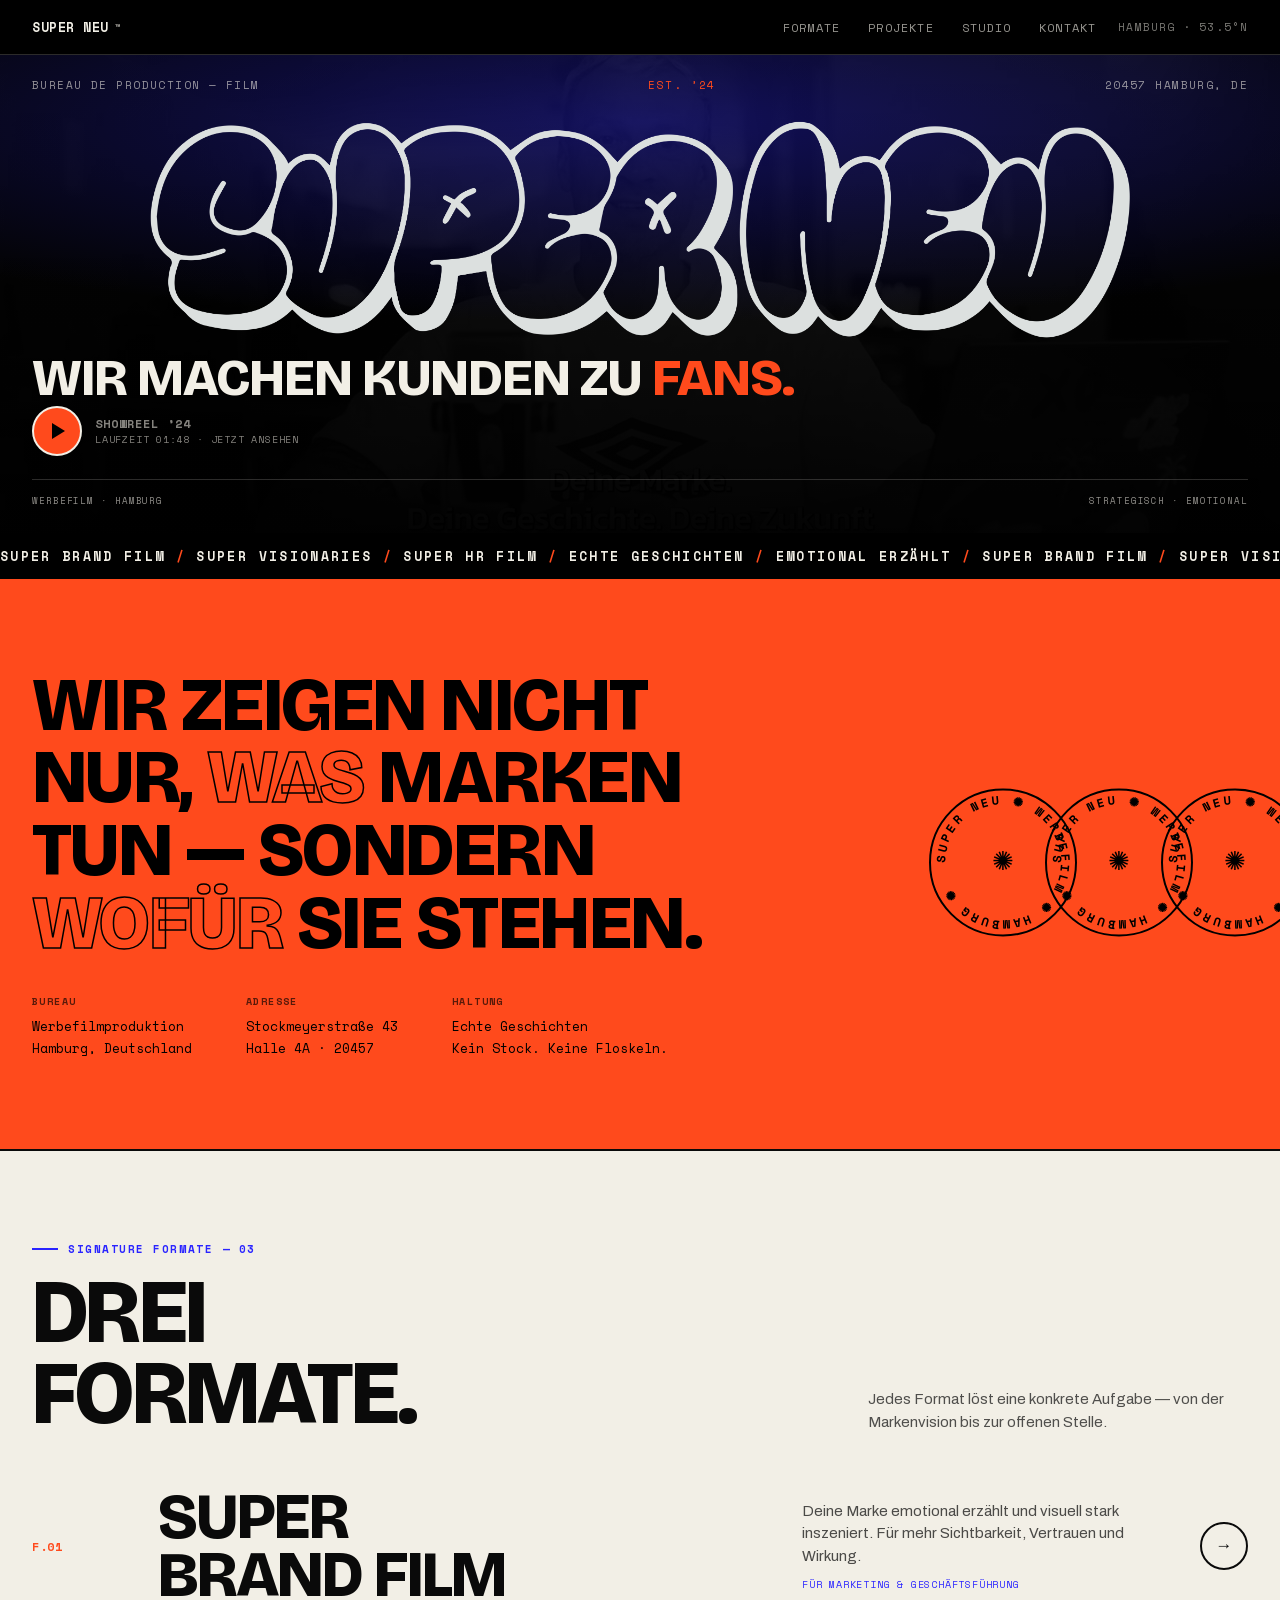
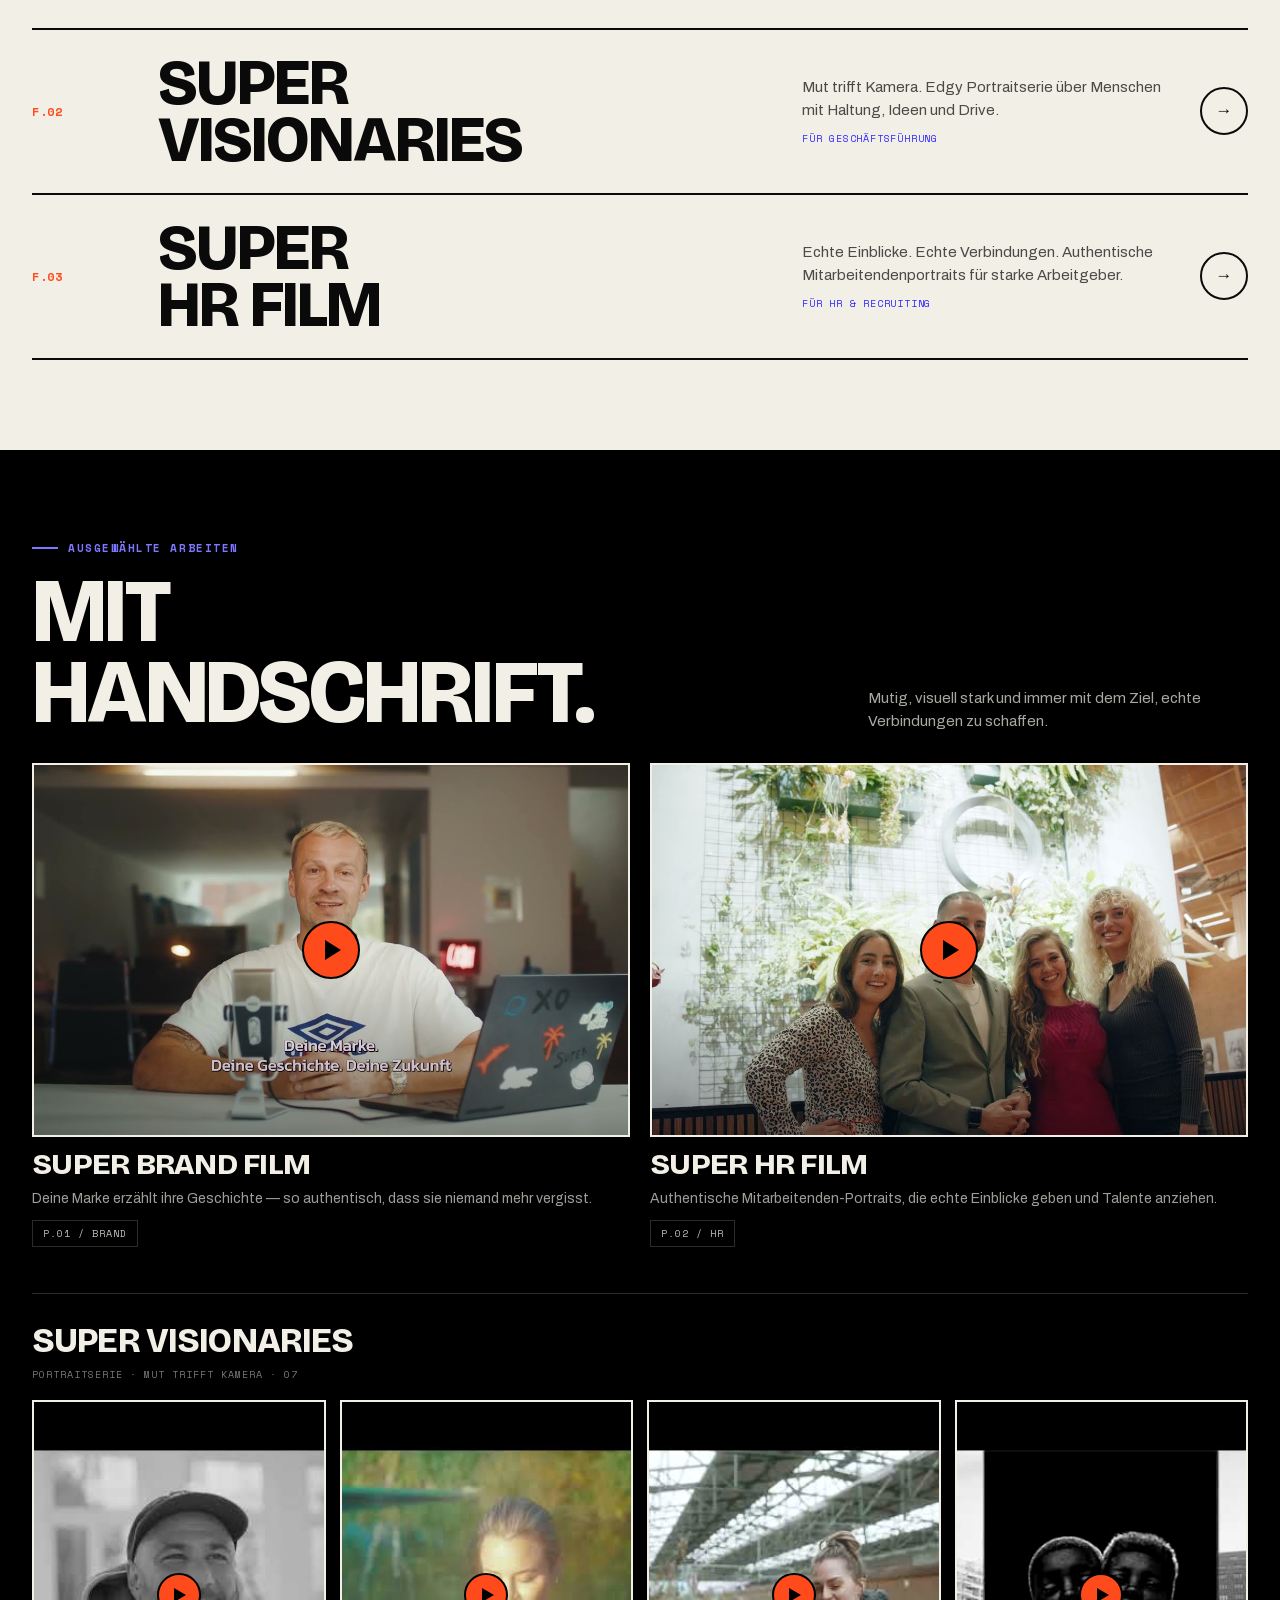
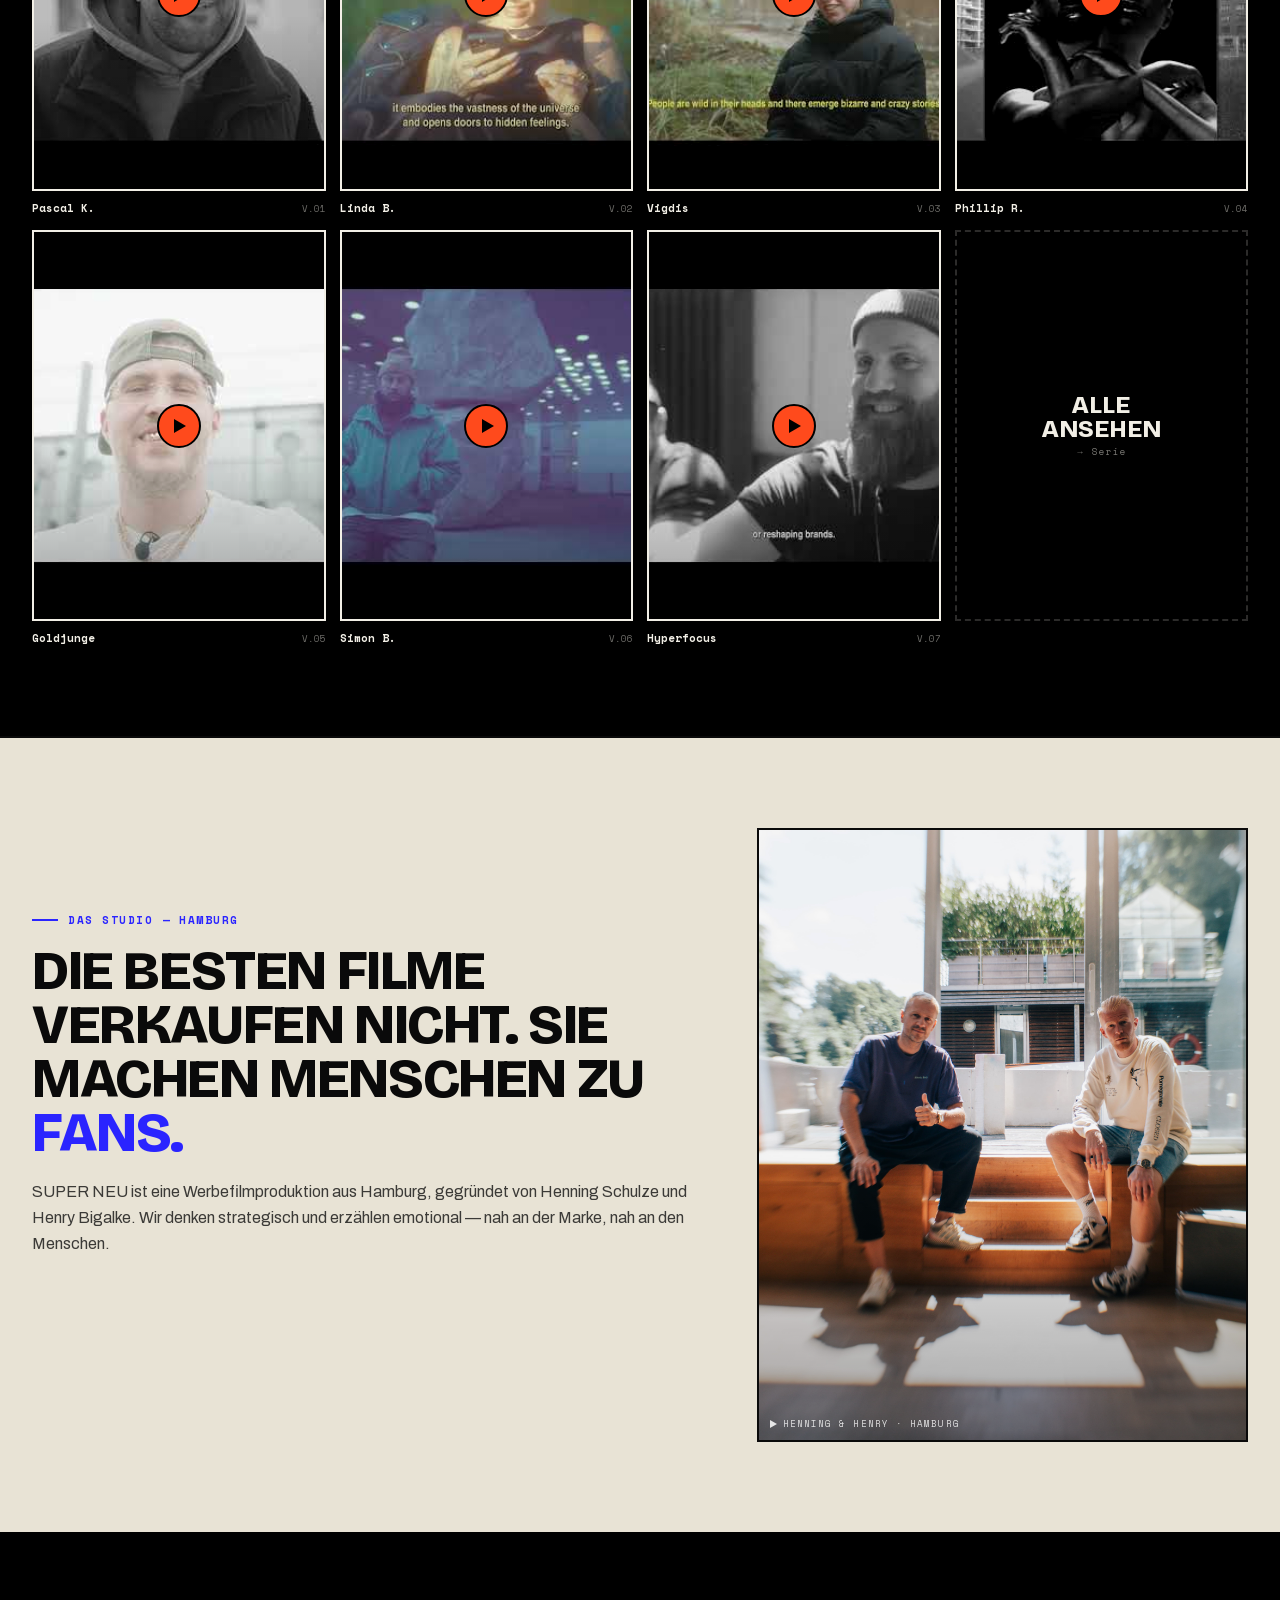
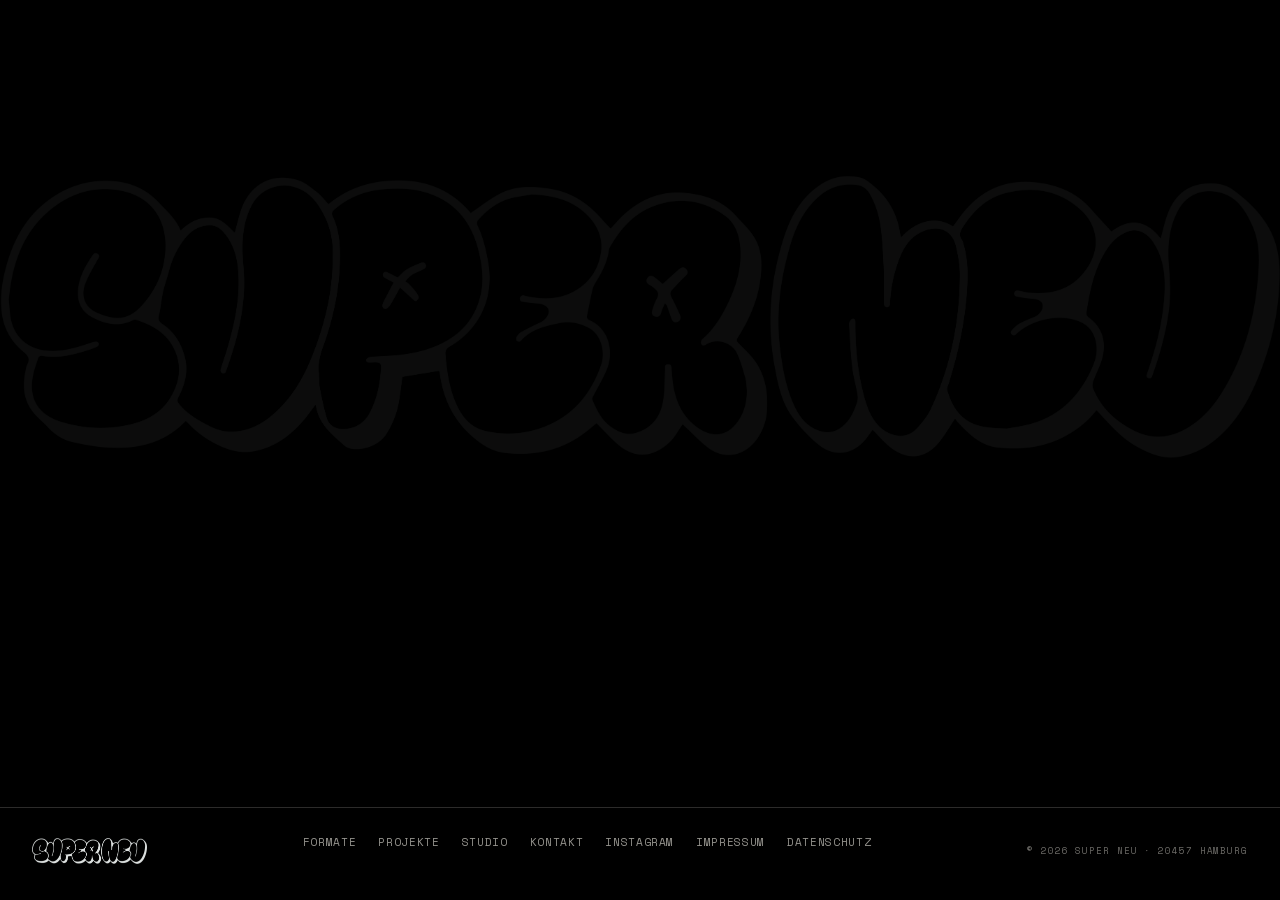
==== index.html @ 9c5e022c "Initial commit: SUPER NEU static site + SEO - Werbefilm-Bureau Website (index, impressum, datenschut" ====
<!DOCTYPE html>
<html lang="de">
<head>
<meta charset="UTF-8">
<meta name="viewport" content="width=device-width, initial-scale=1.0, viewport-fit=cover">
<title>SUPER NEU · Bureau · Mobile</title>
<meta name="description" content="SUPER NEU – Bureau de Production für Werbefilm in Hamburg. Strategisch und emotional: Wir machen Kunden zu Fans.">
<link rel="canonical" href="https://www.superneu.co/">
<link rel="icon" type="image/svg+xml" href="favicon.svg">
<!-- Open Graph -->
<meta property="og:type" content="website">
<meta property="og:site_name" content="SUPER NEU">
<meta property="og:locale" content="de_DE">
<meta property="og:url" content="https://www.superneu.co/">
<meta property="og:title" content="SUPER NEU · Bureau de Production · Werbefilm Hamburg">
<meta property="og:description" content="SUPER NEU – Bureau de Production für Werbefilm in Hamburg. Strategisch und emotional: Wir machen Kunden zu Fans.">
<meta property="og:image" content="https://www.superneu.co/assets/henning-henry-01.jpg">
<meta property="og:image:width" content="6720">
<meta property="og:image:height" content="4480">
<meta property="og:image:alt" content="SUPER NEU – Werbefilmproduktion Hamburg">
<!-- Twitter Card -->
<meta name="twitter:card" content="summary_large_image">
<meta name="twitter:title" content="SUPER NEU · Bureau de Production · Werbefilm Hamburg">
<meta name="twitter:description" content="SUPER NEU – Bureau de Production für Werbefilm in Hamburg. Strategisch und emotional: Wir machen Kunden zu Fans.">
<meta name="twitter:image" content="https://www.superneu.co/assets/henning-henry-01.jpg">
<link rel="stylesheet" href="fonts.css">
<style>
/* =========================================================
   MOBILE FIRST — base styles target ~390px phone.
   min-width media queries scale UP to tablet / desktop.
   ========================================================= */
:root{
  --ink:#0A0A0A; --black:#000; --paper:#F2EFE6; --paper-2:#E8E3D5;
  --signal:#2A24FF; --pop:#FF4A1C;
  --line:rgba(10,10,10,.16); --line-d:rgba(242,239,230,.18);
  --pad:20px; --bar:64px;
}
*{margin:0;padding:0;box-sizing:border-box}
html{scroll-behavior:smooth;-webkit-text-size-adjust:100%}
body{background:var(--paper);color:var(--ink);font-family:'Archivo',sans-serif;-webkit-font-smoothing:antialiased;overflow-x:hidden;
  padding-bottom:calc(var(--bar) + env(safe-area-inset-bottom,0px))}
img{display:block;max-width:100%}
.wrap{width:100%;max-width:1480px;margin:0 auto;padding:0 var(--pad)}
.mono{font-family:'Space Mono',monospace}
.tt{font-family:'Space Mono',monospace;font-size:10px;letter-spacing:.16em;text-transform:uppercase}

/* shots — natural footage, only a whisper of grade + bottom scrim for labels */
.shot{position:relative;overflow:hidden;background:#111;isolation:isolate}
.shot img{width:100%;height:100%;object-fit:cover;filter:contrast(1.03) saturate(1.02)}
.shot::after{content:"";position:absolute;inset:0;background:linear-gradient(to top,rgba(0,0,0,.34),transparent 44%);pointer-events:none;z-index:1}
.shot.bw img{filter:grayscale(1) contrast(1.05)}
.shot.bw::after,.shot.blue::after,.shot.orange::after{background:linear-gradient(to top,rgba(0,0,0,.34),transparent 44%)}
.shot .lbl{position:absolute;left:11px;bottom:10px;z-index:3;font-family:'Space Mono';font-size:9px;letter-spacing:.12em;text-transform:uppercase;color:rgba(255,255,255,.82);display:flex;align-items:center;gap:6px}
.shot .lbl::before{content:"";width:0;height:0;border-left:7px solid rgba(255,255,255,.85);border-top:4px solid transparent;border-bottom:4px solid transparent}
.play{position:absolute;left:50%;top:50%;transform:translate(-50%,-50%);z-index:4;width:58px;height:58px;border-radius:50%;background:var(--pop);border:2px solid var(--black);display:grid;place-items:center}
.play::after{content:"";width:0;height:0;border-left:16px solid var(--black);border-top:10px solid transparent;border-bottom:10px solid transparent;margin-left:4px}
.vid{cursor:pointer}

/* ---------- NAV ---------- */
.nav{position:sticky;top:0;z-index:60;background:var(--black);color:var(--paper);border-bottom:1px solid var(--line-d)}
.nav .wrap{display:flex;align-items:center;justify-content:space-between;height:54px}
.nav .lg{display:flex;align-items:center;gap:6px;font-family:'Space Mono';font-weight:700;font-size:13px;letter-spacing:.04em;text-decoration:none;color:var(--paper)}
.nav .lg sup{font-size:8px;opacity:.7}
.navlinks{display:none}
.nav .geo{display:none}
.burger{width:48px;height:48px;margin-right:-12px;display:flex;flex-direction:column;justify-content:center;align-items:flex-end;gap:5px;background:none;border:0;cursor:pointer}
.burger span{width:24px;height:2px;background:var(--paper)}
.burger span:nth-child(2){width:17px}

/* ---------- HERO ---------- */
.hero{background:var(--black);color:var(--paper);position:relative;overflow:hidden;padding:0 0 26px}
.hero .bg{position:absolute;inset:0;z-index:0}
.hero .bg img{width:100%;height:100%;object-fit:cover;filter:grayscale(1) contrast(1.1) brightness(.5);opacity:.3}
.hero .bg::after{content:"";position:absolute;inset:0;background:radial-gradient(130% 70% at 50% 14%,rgba(42,36,255,.34),transparent 60%),linear-gradient(180deg,rgba(0,0,0,.35),rgba(0,0,0,.9))}
.hero .wrap{position:relative;z-index:2}
.hero-top{display:flex;flex-direction:column;gap:5px;padding:18px 0 0;font-family:'Space Mono';font-size:10px;letter-spacing:.13em;text-transform:uppercase;color:rgba(242,239,230,.6)}
.hero-top span:nth-child(2){color:var(--pop)}
.heromark{display:flex;justify-content:center;padding:26px 0 14px}
.heromark img{width:90%;filter:invert(1)}
.hero-mid .tag{font-family:'Bricolage Grotesque';font-weight:800;text-transform:uppercase;letter-spacing:-.02em;font-size:30px;line-height:.92;text-align:center}
.hero-mid .tag em{font-style:normal;color:var(--pop)}
.hero-reel{display:flex;align-items:center;gap:13px;cursor:pointer;margin-top:24px;border:2px solid var(--line-d);padding:13px 16px;min-height:56px}
.hero-reel .rb{width:42px;height:42px;border-radius:50%;background:var(--pop);border:2px solid var(--paper);display:grid;place-items:center;flex-shrink:0}
.hero-reel .rb::after{content:"";width:0;height:0;border-left:13px solid var(--black);border-top:8px solid transparent;border-bottom:8px solid transparent;margin-left:3px}
.hero-reel b{font-family:'Space Mono';font-size:12px;letter-spacing:.08em;text-transform:uppercase;display:block}
.hero-reel span{font-family:'Space Mono';font-size:10px;letter-spacing:.08em;text-transform:uppercase;color:rgba(242,239,230,.55)}
.hero-bot{display:flex;justify-content:space-between;gap:12px;margin-top:20px;padding-top:14px;border-top:1px solid var(--line-d)}
.hero-bot span{font-family:'Space Mono';font-size:9px;letter-spacing:.1em;text-transform:uppercase;color:rgba(242,239,230,.6)}

/* slash band */
.slashband{background:var(--black);color:var(--paper);overflow:hidden;border-top:2px solid var(--black);border-bottom:2px solid var(--black)}
.slashband .row{display:flex;white-space:nowrap;padding:11px 0;width:max-content;animation:slide 26s linear infinite;font-family:'Space Mono';font-weight:700;font-size:13px;letter-spacing:.18em}
.slashband b{color:var(--pop)}
@keyframes slide{to{transform:translateX(-50%)}}
@media(prefers-reduced-motion:reduce){.slashband .row{animation:none}}

/* ---------- SECTION ---------- */
section{padding:60px 0}
.eyebrow{display:flex;align-items:center;gap:10px;font-family:'Space Mono';font-weight:700;font-size:11px;letter-spacing:.14em;text-transform:uppercase;color:var(--signal);margin-bottom:16px}
.eyebrow::before{content:"";width:26px;height:2px;background:var(--signal)}
.sechead{font-family:'Bricolage Grotesque';font-weight:800;text-transform:uppercase;line-height:.9;letter-spacing:-.03em;font-size:clamp(40px,11vw,108px)}
.sec-top{margin-bottom:30px}
.sec-top p{font-size:15px;line-height:1.55;color:rgba(10,10,10,.7);margin-top:18px}

/* MANIFESTO */
.manifesto{background:var(--pop);color:var(--black);position:relative;overflow:hidden;padding:62px 0}
.manifesto .stamps{position:absolute;right:-18px;top:18px;display:flex;z-index:1;pointer-events:none}
.manifesto .stamps .stamp{display:none;width:96px}
.manifesto .stamps .stamp:first-child{display:block}
.manifesto .stamps .stamp svg{width:96px;height:96px}
.manifesto h2{font-family:'Bricolage Grotesque';font-weight:800;text-transform:uppercase;line-height:.96;letter-spacing:-.02em;font-size:clamp(28px,8vw,76px);position:relative;z-index:2;max-width:16ch}
.manifesto h2 em{font-style:normal;-webkit-text-stroke:1.5px var(--black);color:transparent;paint-order:stroke fill}
.manifesto .meta{display:flex;flex-direction:column;gap:22px;margin-top:34px;position:relative;z-index:2}
.manifesto .meta h5{font-family:'Space Mono';font-size:10px;letter-spacing:.14em;text-transform:uppercase;opacity:.65;margin-bottom:7px}
.manifesto .meta p{font-family:'Space Mono';font-size:13px;line-height:1.65}

/* FORMATE */
.formate{border-top:2px solid var(--ink)}
.fitem{display:block;padding:24px 0;border-bottom:2px solid var(--ink);position:relative}
.fitem .idx{font-family:'Space Mono';font-weight:700;font-size:12px;letter-spacing:.06em;color:var(--pop)}
.fitem h3{font-family:'Bricolage Grotesque';font-weight:800;text-transform:uppercase;line-height:.9;letter-spacing:-.03em;font-size:clamp(34px,11vw,64px);margin:6px 0 12px}
.fitem p{font-size:15px;line-height:1.5;color:rgba(10,10,10,.72)}
.fitem .for{display:block;margin-top:11px;font-family:'Space Mono';font-size:10px;letter-spacing:.08em;text-transform:uppercase;color:var(--signal)}
.fitem .ar{position:absolute;top:24px;right:0;width:42px;height:42px;border:2px solid var(--ink);border-radius:50%;display:grid;place-items:center;font-size:17px}

/* PROJEKTE */
.projekte{background:var(--black);color:var(--paper)}
.projekte .eyebrow{color:#7d78ff}.projekte .eyebrow::before{background:#7d78ff}
.projekte .sec-top p{color:rgba(242,239,230,.7)}
.feat2{display:flex;flex-direction:column;gap:34px}
.feat .fimg{position:relative;aspect-ratio:16/10;border:2px solid var(--paper);overflow:hidden}
.feat .ft{margin-top:14px}
.feat h3{font-family:'Bricolage Grotesque';font-weight:800;text-transform:uppercase;font-size:30px;line-height:.92;letter-spacing:-.025em}
.feat p{font-size:14px;line-height:1.5;color:rgba(242,239,230,.66);margin-top:9px}
.feat .tg{display:inline-block;margin-top:11px;font-family:'Space Mono';font-size:10px;letter-spacing:.1em;text-transform:uppercase;border:1px solid var(--line-d);padding:5px 10px;color:rgba(242,239,230,.8)}

.visihead{margin:46px 0 18px;padding-top:26px;border-top:1px solid var(--line-d)}
.visihead h3{font-family:'Bricolage Grotesque';font-weight:800;text-transform:uppercase;font-size:34px;letter-spacing:-.025em}
.visihead span{display:block;margin-top:6px;font-family:'Space Mono';font-size:10px;letter-spacing:.1em;text-transform:uppercase;color:rgba(242,239,230,.5)}
.vgrid{display:grid;grid-template-columns:1fr 1fr;gap:12px}
.vcard{cursor:pointer}
.vcard .vimg{position:relative;aspect-ratio:3/4;border:2px solid var(--paper);overflow:hidden}
.vcard .play{width:44px;height:44px}.vcard .play::after{border-left:12px solid var(--black);border-top:7px solid transparent;border-bottom:7px solid transparent;margin-left:3px}
.vcard .nm{display:flex;justify-content:space-between;align-items:baseline;margin-top:9px;gap:6px}
.vcard .nm b{font-family:'Space Mono';font-weight:700;font-size:11px}
.vcard .nm span{font-family:'Space Mono';font-size:9px;color:rgba(242,239,230,.45)}
.vmore{display:grid;place-items:center;border:2px dashed var(--line-d);aspect-ratio:3/4}
.vmore a{text-align:center;text-decoration:none;color:var(--paper)}
.vmore b{font-family:'Bricolage Grotesque';font-weight:800;font-size:24px;display:block;line-height:1;text-transform:uppercase}
.vmore span{font-family:'Space Mono';font-size:9px;letter-spacing:.1em;opacity:.5}

/* STUDIO */
.studio{background:var(--paper-2);border-top:2px solid var(--ink)}
.studio blockquote{font-family:'Bricolage Grotesque';font-weight:800;text-transform:uppercase;line-height:.96;letter-spacing:-.025em;font-size:clamp(28px,8.5vw,56px)}
.studio blockquote em{font-style:normal;color:var(--signal)}
.studio .body{font-size:16px;line-height:1.6;color:rgba(10,10,10,.78);margin-top:20px}
.crew{display:flex;flex-direction:column;gap:11px;margin-top:26px}
.crew .c{border:2px solid var(--ink);padding:13px 15px;display:flex;gap:12px;align-items:center}
.crew .av{width:46px;height:46px;border-radius:50%;border:2px solid var(--ink);overflow:hidden;flex-shrink:0}
.crew .mav{width:46px;height:46px;border-radius:50%;border:2px solid var(--ink);display:grid;place-items:center;font-family:'Space Mono';font-weight:700;font-size:14px;flex-shrink:0}
.crew b{font-family:'Space Mono';font-weight:700;font-size:13px;display:block}
.crew span{font-family:'Space Mono';font-size:10px;letter-spacing:.05em;text-transform:uppercase;color:rgba(10,10,10,.55)}
.studio .pic{position:relative;aspect-ratio:4/5;border:2px solid var(--ink);margin-top:30px}

/* CTA */
.cta{background:var(--black);color:var(--paper);text-align:center;position:relative;overflow:hidden}
.cta .mk{position:absolute;left:50%;top:44%;transform:translate(-50%,-50%);width:150%;opacity:.05;filter:invert(1);pointer-events:none}
.cta .inner{position:relative;z-index:2}
.cta .eyebrow{color:var(--pop);justify-content:center}.cta .eyebrow::before{background:var(--pop)}
.cta h2{font-family:'Bricolage Grotesque';font-weight:800;text-transform:uppercase;line-height:.86;letter-spacing:-.035em;font-size:clamp(58px,19vw,180px)}
.cta h2 em{font-style:normal;color:var(--pop)}
.cta .row{display:flex;flex-direction:column;gap:11px;margin-top:30px}
.cta .contact{display:flex;flex-direction:column;gap:22px;margin-top:40px;padding-top:26px;border-top:1px solid var(--line-d);text-align:left}
.cta .contact .ck{display:block;font-family:'Space Mono';font-size:10px;letter-spacing:.14em;text-transform:uppercase;color:var(--pop);margin-bottom:7px}
.cta .contact a,.cta .contact .v{color:var(--paper);text-decoration:none;font-family:'Space Mono';font-size:14px}

/* buttons */
.btn{display:flex;align-items:center;justify-content:center;gap:9px;font-family:'Space Mono';font-weight:700;text-transform:uppercase;letter-spacing:.08em;font-size:13px;
  padding:17px 22px;min-height:54px;cursor:pointer;border:2px solid currentColor;background:transparent;color:var(--paper);text-decoration:none}
.btn.pop{background:var(--pop);color:var(--black);border-color:var(--black)}

/* ---------- STICKY BOTTOM ACTION BAR (mobile-native) ---------- */
.actionbar{position:fixed;left:0;right:0;bottom:0;z-index:70;display:flex;gap:0;background:var(--black);
  border-top:1px solid var(--line-d);padding-bottom:env(safe-area-inset-bottom,0px)}
.actionbar a{flex:1;display:flex;align-items:center;justify-content:center;gap:8px;height:var(--bar);
  font-family:'Space Mono';font-weight:700;font-size:12px;letter-spacing:.08em;text-transform:uppercase;text-decoration:none}
.actionbar .call{color:var(--paper);border-right:1px solid var(--line-d);flex:0 0 30%}
.actionbar .ask{background:var(--pop);color:var(--black)}
.actionbar svg{width:16px;height:16px}

/* FOOTER */
footer{background:var(--black);color:var(--paper);padding:26px 0 32px;border-top:1px solid var(--line-d);text-align:center}
footer .fl{display:flex;align-items:center;justify-content:center;gap:8px;margin-bottom:18px}
footer .fl img{height:26px;filter:invert(1)}
footer .fnav{display:flex;flex-wrap:wrap;gap:14px 22px;justify-content:center;font-family:'Space Mono';font-size:11px;letter-spacing:.06em;text-transform:uppercase;margin-bottom:18px}
footer .fnav a{color:var(--paper);text-decoration:none;opacity:.62}
footer .cap{font-family:'Space Mono';font-size:9px;letter-spacing:.1em;text-transform:uppercase;opacity:.45}

/* lightbox */
.lb{position:fixed;inset:0;z-index:200;background:rgba(0,0,0,.95);display:none;align-items:center;justify-content:center;padding:16px}
.lb.open{display:flex}
.lb .box{width:100%;aspect-ratio:16/9;position:relative}
.lb iframe{width:100%;height:100%;border:0;background:#000}
.lb .close{position:absolute;top:-42px;right:0;background:none;border:0;color:#fff;font-size:32px;cursor:pointer;font-family:'Space Mono'}

/* mobile menu */
.mmenu{position:fixed;inset:0;z-index:90;background:var(--black);color:var(--paper);display:none;flex-direction:column;padding:18px var(--pad) calc(28px + env(safe-area-inset-bottom,0px))}
.mmenu.open{display:flex}
.mmenu .top{display:flex;justify-content:space-between;align-items:center;margin-bottom:30px}
.mmenu .top img{height:22px;filter:invert(1)}
.mmenu .x{width:44px;height:44px;margin-right:-10px;background:none;border:0;color:var(--paper);font-size:30px;cursor:pointer;font-family:'Space Mono'}
.mmenu nav{display:flex;flex-direction:column}
.mmenu a{font-family:'Bricolage Grotesque';font-weight:800;text-transform:uppercase;font-size:38px;color:var(--paper);text-decoration:none;padding:16px 0;border-bottom:1px solid var(--line-d)}
.mmenu .mfoot{margin-top:auto;font-family:'Space Mono';font-size:11px;letter-spacing:.08em;color:rgba(242,239,230,.55);padding-top:24px;line-height:1.7}
.mmenu .mfoot a{font-family:'Space Mono';font-size:11px;display:inline;padding:0;border:0;color:var(--pop)}

/* reveal */
.reveal-on .rv{opacity:0;transform:translateY(16px);transition:opacity .6s cubic-bezier(.2,.7,.2,1),transform .6s cubic-bezier(.2,.7,.2,1)}
.reveal-on .rv.in{opacity:1;transform:none}
@media(prefers-reduced-motion:reduce){.reveal-on .rv{opacity:1;transform:none;transition:none}}

/* =========================================================
   TABLET / DESKTOP ENHANCEMENTS (scale up)
   ========================================================= */
@media(min-width:760px){
  :root{--pad:32px}
  .navlinks{display:flex;gap:28px;margin-left:auto;margin-right:22px;font-family:'Space Mono';font-size:12px;letter-spacing:.1em;text-transform:uppercase}
  .navlinks a{color:var(--paper);text-decoration:none;opacity:.62}
  .navlinks a:hover{opacity:1;color:var(--pop)}
  .nav .geo{display:block;font-family:'Space Mono';font-size:11px;letter-spacing:.1em;opacity:.5;text-transform:uppercase}
  .burger{display:none}
  body{padding-bottom:0}
  .actionbar{display:none}
  section{padding:90px 0}
  .hero-top{flex-direction:row;justify-content:space-between;padding-top:22px;font-size:11px}
  .heromark img{width:min(980px,82%)}
  .hero-mid .tag{font-size:clamp(34px,4.4vw,52px)}
  .hero-bot{align-items:center}
  .hero-reel{margin-top:0;border:0;padding:0}
  .hero-reel .rb{width:50px;height:50px}
  .manifesto{padding:90px 0}
  .manifesto .stamps{right:-30px;top:50%;transform:translateY(-50%)}
  .manifesto .stamps .stamp{display:block;width:150px;margin-left:-34px}
  .manifesto .stamps .stamp svg{width:150px;height:150px}
  .manifesto .meta{flex-direction:row;gap:54px}
  .sec-top{display:flex;justify-content:space-between;align-items:flex-end;gap:26px}
  .sec-top p{max-width:380px;margin-top:0}
  .fitem{display:grid;grid-template-columns:96px 1.1fr 360px 56px;gap:30px;align-items:center}
  .fitem h3{margin:0}
  .fitem .for{margin-top:10px}
  .fitem .ar{position:static;justify-self:end;width:48px;height:48px}
  .feat2{display:grid;grid-template-columns:1fr 1fr;gap:20px}
  .vgrid{grid-template-columns:repeat(4,1fr);gap:14px}
  .studio .grid{display:grid;grid-template-columns:1.15fr .85fr;gap:60px;align-items:center}
  .studio .pic{margin-top:0}
  .crew{flex-direction:row;flex-wrap:wrap}
  .cta .row{flex-direction:row;justify-content:center;gap:13px}
  .cta .contact{flex-direction:row;justify-content:center;gap:50px;text-align:center}
  .btn{display:inline-flex}
  footer{text-align:left}
  footer .wrap{display:flex;justify-content:space-between;align-items:center;flex-wrap:wrap;gap:16px}
  footer .fl,.footer .fnav{margin:0}
}
@media(min-width:1100px){
  .sechead{font-size:clamp(64px,7vw,108px)}
  .hero-mid .tag{font-size:52px}
}
</style>
</head>
<body>

<!-- NAV -->
<nav class="nav">
  <div class="wrap">
    <a href="#top" class="lg">SUPER&nbsp;NEU<sup>™</sup></a>
    <div class="navlinks">
      <a href="#formate">Formate</a>
      <a href="#projekte">Projekte</a>
      <a href="#studio">Studio</a>
      <a href="#kontakt">Kontakt</a>
    </div>
    <span class="geo">Hamburg · 53.5°N</span>
    <button class="burger" id="burger" aria-label="Menü"><span></span><span></span><span></span></button>
  </div>
</nav>

<div class="mmenu" id="mmenu">
  <div class="top"><img src="assets/superneu-logo.png" alt="Super Neu"><button class="x" id="mclose" aria-label="Schließen">×</button></div>
  <nav>
    <a href="#formate">Formate</a><a href="#projekte">Projekte</a><a href="#studio">Studio</a><a href="#kontakt">Kontakt</a>
  </nav>
  <div class="mfoot">Werbefilmproduktion · Hamburg<br>Stockmeyerstraße 43 · 20457<br><a href="mailto:super@superneu.co">super@superneu.co</a></div>
</div>

<!-- HERO -->
<header class="hero" id="top">
  <div class="bg"><img src="assets/thumbs/6v0Mm45fCpM.jpg" alt=""></div>
  <div class="wrap">
    <div class="hero-top">
      <span>Bureau de Production — Film</span>
      <span>Est. ’24</span>
      <span>20457 Hamburg, DE</span>
    </div>
    <div class="heromark"><img src="assets/superneu-logo.png" alt="Super Neu"></div>
    <div class="hero-mid">
      <span class="tag">Wir machen Kunden zu <em>Fans.</em></span>
    </div>
    <div class="hero-reel" data-yt="6v0Mm45fCpM">
      <span class="rb"></span>
      <span><b>Showreel ’24</b><span>Laufzeit 01:48 · jetzt ansehen</span></span>
    </div>
    <div class="hero-bot">
      <span>Werbefilm · Hamburg</span>
      <span>Strategisch · Emotional</span>
    </div>
  </div>
</header>

<!-- SLASH BAND -->
<div class="slashband">
  <div class="row" id="slashrow">
    <span>SUPER&nbsp;BRAND&nbsp;FILM&nbsp;<b>/</b>&nbsp;SUPER&nbsp;VISIONARIES&nbsp;<b>/</b>&nbsp;SUPER&nbsp;HR&nbsp;FILM&nbsp;<b>/</b>&nbsp;ECHTE&nbsp;GESCHICHTEN&nbsp;<b>/</b>&nbsp;EMOTIONAL&nbsp;ERZÄHLT&nbsp;<b>/</b>&nbsp;</span>
  </div>
</div>

<!-- MANIFESTO -->
<section class="manifesto">
  <div class="stamps" id="stamps"></div>
  <div class="wrap">
    <h2 class="rv">Wir zeigen nicht nur, <em>was</em> Marken tun — sondern <em>wofür</em> sie stehen.</h2>
    <div class="meta">
      <div class="rv"><h5>Bureau</h5><p>Werbefilmproduktion<br>Hamburg, Deutschland</p></div>
      <div class="rv"><h5>Adresse</h5><p>Stockmeyerstraße 43<br>Halle 4A · 20457</p></div>
      <div class="rv"><h5>Haltung</h5><p>Echte Geschichten<br>Kein Stock. Keine Floskeln.</p></div>
    </div>
  </div>
</section>

<!-- FORMATE -->
<section class="formate" id="formate">
  <div class="wrap">
    <div class="sec-top">
      <div class="rv">
        <span class="eyebrow">Signature Formate — 03</span>
        <h2 class="sechead">Drei<br>Formate.</h2>
      </div>
      <p class="rv">Jedes Format löst eine konkrete Aufgabe — von der Markenvision bis zur offenen Stelle.</p>
    </div>

    <div class="fitem rv">
      <span class="idx">F.01</span>
      <h3>Super<br>Brand&nbsp;Film</h3>
      <div class="fd"><p>Deine Marke emotional erzählt und visuell stark inszeniert. Für mehr Sichtbarkeit, Vertrauen und Wirkung.</p><span class="for">Für Marketing &amp; Geschäftsführung</span></div>
      <span class="ar">→</span>
    </div>
    <div class="fitem rv">
      <span class="idx">F.02</span>
      <h3>Super<br>Visionaries</h3>
      <div class="fd"><p>Mut trifft Kamera. Edgy Portraitserie über Menschen mit Haltung, Ideen und Drive.</p><span class="for">Für Geschäftsführung</span></div>
      <span class="ar">→</span>
    </div>
    <div class="fitem rv">
      <span class="idx">F.03</span>
      <h3>Super<br>HR&nbsp;Film</h3>
      <div class="fd"><p>Echte Einblicke. Echte Verbindungen. Authentische Mitarbeitendenportraits für starke Arbeitgeber.</p><span class="for">Für HR &amp; Recruiting</span></div>
      <span class="ar">→</span>
    </div>
  </div>
</section>

<!-- PROJEKTE -->
<section class="projekte" id="projekte">
  <div class="wrap">
    <div class="sec-top">
      <div class="rv">
        <span class="eyebrow">Ausgewählte Arbeiten</span>
        <h2 class="sechead">Mit<br>Handschrift.</h2>
      </div>
      <p class="rv">Mutig, visuell stark und immer mit dem Ziel, echte Verbindungen zu schaffen.</p>
    </div>

    <div class="feat2">
      <article class="feat vid rv" data-yt="6v0Mm45fCpM">
        <div class="fimg shot blue"><img src="assets/thumbs/6v0Mm45fCpM.jpg" alt="Super Brand Film"><span class="play"></span></div>
        <div class="ft"><h3>Super Brand Film</h3><p>Deine Marke erzählt ihre Geschichte — so authentisch, dass sie niemand mehr vergisst.</p><span class="tg">P.01 / Brand</span></div>
      </article>
      <article class="feat vid rv" data-yt="r2kKJc6xLnk">
        <div class="fimg shot orange"><img src="assets/thumbs/r2kKJc6xLnk.jpg" alt="Super HR Film"><span class="play"></span></div>
        <div class="ft"><h3>Super HR Film</h3><p>Authentische Mitarbeitenden-Portraits, die echte Einblicke geben und Talente anziehen.</p><span class="tg">P.02 / HR</span></div>
      </article>
    </div>

    <div class="visihead">
      <h3>Super Visionaries</h3>
      <span>Portraitserie · Mut trifft Kamera · 07</span>
    </div>
    <div class="vgrid">
      <article class="vcard vid rv" data-yt="bd8pfX9EhsY"><div class="vimg shot bw"><img src="assets/thumbs/bd8pfX9EhsY.jpg" alt="Pascal Kerouche"><span class="play"></span></div><div class="nm"><b>Pascal K.</b><span>V.01</span></div></article>
      <article class="vcard vid rv" data-yt="S-tsUkk74Sw"><div class="vimg shot orange"><img src="assets/thumbs/S-tsUkk74Sw.jpg" alt="Linda Böse"><span class="play"></span></div><div class="nm"><b>Linda B.</b><span>V.02</span></div></article>
      <article class="vcard vid rv" data-yt="MnywW7w1XTs"><div class="vimg shot blue"><img src="assets/thumbs/MnywW7w1XTs.jpg" alt="Vigdis"><span class="play"></span></div><div class="nm"><b>Vigdis</b><span>V.03</span></div></article>
      <article class="vcard vid rv" data-yt="a2le1CCfrCc"><div class="vimg shot bw"><img src="assets/thumbs/a2le1CCfrCc.jpg" alt="Phillip Ries"><span class="play"></span></div><div class="nm"><b>Phillip R.</b><span>V.04</span></div></article>
      <article class="vcard vid rv" data-yt="PgUafBs3iAs"><div class="vimg shot blue"><img src="assets/thumbs/PgUafBs3iAs.jpg" alt="Goldjunge"><span class="play"></span></div><div class="nm"><b>Goldjunge</b><span>V.05</span></div></article>
      <article class="vcard vid rv" data-yt="eyl98UAluoY"><div class="vimg shot orange"><img src="assets/thumbs/eyl98UAluoY.jpg" alt="Simon Burgunder"><span class="play"></span></div><div class="nm"><b>Simon B.</b><span>V.06</span></div></article>
      <article class="vcard vid rv" data-yt="FkaCXbC0NLU"><div class="vimg shot bw"><img src="assets/thumbs/FkaCXbC0NLU.jpg" alt="Hyperfocus"><span class="play"></span></div><div class="nm"><b>Hyperfocus</b><span>V.07</span></div></article>
      <article class="vcard rv"><div class="vmore"><a href="#kontakt"><b>Alle<br>ansehen</b><span>→ Serie</span></a></div></article>
    </div>
  </div>
</section>

<!-- STUDIO -->
<section class="studio" id="studio">
  <div class="wrap">
    <div class="grid">
      <div>
        <span class="eyebrow rv">Das Studio — Hamburg</span>
        <blockquote class="rv">Die besten Filme verkaufen nicht. Sie machen Menschen zu <em>Fans.</em></blockquote>
        <p class="body rv">SUPER NEU ist eine Werbefilmproduktion aus Hamburg, gegründet von Henning Schulze und Henry Bigalke. Wir denken strategisch und erzählen emotional — nah an der Marke, nah an den Menschen.</p>
        <div class="crew rv">
          <div class="c"><span class="mav">HS</span><div><b>Henning Schulze</b><span>Gründer · Regie</span></div></div>
          <div class="c"><span class="mav">HB</span><div><b>Henry Bigalke</b><span>Gründer · Produktion</span></div></div>
        </div>
      </div>
      <div class="pic shot rv"><img src="assets/henning-henry-01.jpg" alt="Henning &amp; Henry"><span class="lbl">Henning &amp; Henry · Hamburg</span></div>
    </div>
  </div>
</section>

<!-- CTA -->
<section class="cta" id="kontakt">
  <img src="assets/superneu-logo.png" alt="" class="mk" aria-hidden="true">
  <div class="wrap inner">
    <span class="eyebrow rv">Bereit?</span>
    <h2 class="rv">Lass uns<br><em>Fans</em><br>machen.</h2>
    <div class="row rv">
      <a href="mailto:super@superneu.co" class="btn pop">Projekt anfragen →</a>
      <a class="btn" data-yt="6v0Mm45fCpM" style="cursor:pointer">Showreel ansehen</a>
    </div>
    <div class="contact rv">
      <div><span class="ck">Telefon</span><a href="tel:+4917032856449">+49 170 328 564 9</a></div>
      <div><span class="ck">E-Mail</span><a href="mailto:super@superneu.co">super@superneu.co</a></div>
      <div><span class="ck">Studio</span><span class="v">Stockmeyerstr. 43 · 20457 HH</span></div>
    </div>
  </div>
</section>

<!-- FOOTER -->
<footer>
  <div class="wrap">
    <div class="fl"><img src="assets/superneu-logo.png" alt="Super Neu"></div>
    <div class="fnav"><a href="#formate">Formate</a><a href="#projekte">Projekte</a><a href="#studio">Studio</a><a href="#kontakt">Kontakt</a><a href="#">Instagram</a><a href="impressum.html">Impressum</a><a href="datenschutz.html">Datenschutz</a></div>
    <span class="cap">© 2026 Super Neu · 20457 Hamburg</span>
  </div>
</footer>

<!-- STICKY ACTION BAR (mobile only) -->
<div class="actionbar">
  <a href="tel:+4917032856449" class="call"><svg viewBox="0 0 24 24" fill="none" stroke="currentColor" stroke-width="2"><path d="M22 16.92v3a2 2 0 0 1-2.18 2 19.79 19.79 0 0 1-8.63-3.07 19.5 19.5 0 0 1-6-6 19.79 19.79 0 0 1-3.07-8.67A2 2 0 0 1 4.11 2h3a2 2 0 0 1 2 1.72c.13.96.36 1.9.7 2.81a2 2 0 0 1-.45 2.11L8.09 9.91a16 16 0 0 0 6 6l1.27-1.27a2 2 0 0 1 2.11-.45c.91.34 1.85.57 2.81.7A2 2 0 0 1 22 16.92z"/></svg>Anrufen</a>
  <a href="mailto:super@superneu.co" class="ask">Projekt anfragen →</a>
</div>

<script>
(function(){var r=document.getElementById('slashrow');if(r)r.innerHTML+=r.innerHTML;})();

(function(){
  var box=document.getElementById('stamps');if(!box)return;
  var svg='<svg viewBox="0 0 150 150"><defs><path id="cp" d="M75,75 m-58,0 a58,58 0 1,1 116,0 a58,58 0 1,1 -116,0"/></defs>'+
    '<circle cx="75" cy="75" r="73" fill="none" stroke="#000" stroke-width="2"/>'+
    '<text font-family="Space Mono,monospace" font-size="12" font-weight="700" letter-spacing="3" fill="#000"><textPath href="#cp" startOffset="0">SUPER NEU ✺ WERBEFILM ✺ HAMBURG ✺ </textPath></text>'+
    '<text x="75" y="82" text-anchor="middle" font-size="26" fill="#000">✺</text></svg>';
  for(var i=0;i<3;i++){var d=document.createElement('div');d.className='stamp';d.innerHTML=svg;box.appendChild(d);}
})();

var burger=document.getElementById('burger'),mmenu=document.getElementById('mmenu'),mclose=document.getElementById('mclose');
burger.addEventListener('click',function(){mmenu.classList.add('open')});
mclose.addEventListener('click',function(){mmenu.classList.remove('open')});
mmenu.querySelectorAll('a').forEach(function(a){a.addEventListener('click',function(){mmenu.classList.remove('open')})});

var rvEls=[].slice.call(document.querySelectorAll('.rv'));
function forceShow(){rvEls.forEach(function(el){el.style.transition='none';el.style.opacity='1';el.style.transform='none';})}
if('IntersectionObserver' in window){
  document.documentElement.classList.add('reveal-on');
  var ioFired=false;
  var io=new IntersectionObserver(function(es){es.forEach(function(e){if(e.isIntersecting){ioFired=true;e.target.classList.add('in');io.unobserve(e.target);}})},{threshold:.05,rootMargin:'0px 0px -4% 0px'});
  rvEls.forEach(function(el,i){el.style.transitionDelay=(Math.min(i%3,2)*55)+'ms';io.observe(el);});
  setTimeout(function(){if(!ioFired)forceShow();},700);
}

(function(){var st=document.createElement('style');st.textContent='.ytc{position:absolute;inset:0;z-index:3;background:#0d0d10;border:2px solid #FF4A1C;display:flex;align-items:center;justify-content:center;padding:24px;text-align:center}.ytc.hide{display:none}.ytc .in{max-width:460px;color:#F2EFE6;font-family:Space Mono,monospace}.ytc strong{display:block;font-family:Bricolage Grotesque,sans-serif;font-weight:800;text-transform:uppercase;font-size:22px;letter-spacing:-.01em;margin-bottom:12px}.ytc p{font-size:12px;line-height:1.65;color:rgba(242,239,230,.72);margin-bottom:18px}.ytc .load{font-family:Space Mono,monospace;font-weight:700;text-transform:uppercase;letter-spacing:.08em;font-size:13px;background:#FF4A1C;color:#000;border:2px solid #000;padding:14px 24px;cursor:pointer}.ytc label{display:flex;gap:8px;align-items:center;justify-content:center;font-size:11px;color:rgba(242,239,230,.6);margin-top:18px;cursor:pointer}.ytc .dpl{color:#FF4A1C;text-decoration:underline}';document.head.appendChild(st);})();
var lb=document.createElement('div');lb.className='lb';
lb.innerHTML='<div class="box"><button class="close" aria-label="Schließen">×</button><div class="ytc"><div class="in"><strong>Externes Video · YouTube</strong><p>Beim Laden wird eine Verbindung zu YouTube (Google Ireland Ltd.) hergestellt; dabei können Daten übertragen und Cookies gesetzt werden. Mehr dazu in der <a class="dpl" href="datenschutz.html" target="_blank" rel="noopener">Datenschutzerklärung</a>.</p><button class="load" type="button">Video laden ▸</button><label><input type="checkbox" class="rem"> Für diesen Besuch merken</label></div></div><iframe allow="autoplay; encrypted-media; fullscreen" allowfullscreen></iframe></div>';
document.body.appendChild(lb);
var lbf=lb.querySelector('iframe'),ytc=lb.querySelector('.ytc'),rem=lb.querySelector('.rem'),curId=null;
function granted(){try{return sessionStorage.getItem('sn_yt')==='1'}catch(e){return false}}
function play(id){lbf.src='https://www.youtube-nocookie.com/embed/'+id+'?autoplay=1&rel=0';ytc.classList.add('hide');}
function openLb(id){curId=id;lb.classList.add('open');document.body.style.overflow='hidden';if(granted()){play(id);}else{ytc.classList.remove('hide');lbf.src='';}}
function closeLb(){lb.classList.remove('open');lbf.src='';document.body.style.overflow='';}
lb.querySelector('.load').addEventListener('click',function(){if(rem.checked){try{sessionStorage.setItem('sn_yt','1')}catch(e){}}if(curId)play(curId);});
lb.addEventListener('click',function(e){if(e.target===lb||e.target.classList.contains('close'))closeLb();});
document.addEventListener('keydown',function(e){if(e.key==='Escape'&&lb.classList.contains('open'))closeLb();});
document.querySelectorAll('[data-yt]').forEach(function(el){el.addEventListener('click',function(){openLb(el.getAttribute('data-yt'))})});
</script>
</body>
</html>
---- fonts.css ----
/* Self-hosted Google Fonts — latin + latin-ext */
@font-face {
  font-family: 'Archivo';
  font-style: normal;
  font-weight: 400;
  font-stretch: 100%;
  font-display: swap;
  src: url(fonts/archivo-400-latin-ext-0.woff2) format('woff2');
  unicode-range: U+0100-02BA, U+02BD-02C5, U+02C7-02CC, U+02CE-02D7, U+02DD-02FF, U+0304, U+0308, U+0329, U+1D00-1DBF, U+1E00-1E9F, U+1EF2-1EFF, U+2020, U+20A0-20AB, U+20AD-20C0, U+2113, U+2C60-2C7F, U+A720-A7FF;
}

@font-face {
  font-family: 'Archivo';
  font-style: normal;
  font-weight: 400;
  font-stretch: 100%;
  font-display: swap;
  src: url(fonts/archivo-400-latin-1.woff2) format('woff2');
  unicode-range: U+0000-00FF, U+0131, U+0152-0153, U+02BB-02BC, U+02C6, U+02DA, U+02DC, U+0304, U+0308, U+0329, U+2000-206F, U+20AC, U+2122, U+2191, U+2193, U+2212, U+2215, U+FEFF, U+FFFD;
}

@font-face {
  font-family: 'Archivo';
  font-style: normal;
  font-weight: 500;
  font-stretch: 100%;
  font-display: swap;
  src: url(fonts/archivo-400-latin-ext-0.woff2) format('woff2');
  unicode-range: U+0100-02BA, U+02BD-02C5, U+02C7-02CC, U+02CE-02D7, U+02DD-02FF, U+0304, U+0308, U+0329, U+1D00-1DBF, U+1E00-1E9F, U+1EF2-1EFF, U+2020, U+20A0-20AB, U+20AD-20C0, U+2113, U+2C60-2C7F, U+A720-A7FF;
}

@font-face {
  font-family: 'Archivo';
  font-style: normal;
  font-weight: 500;
  font-stretch: 100%;
  font-display: swap;
  src: url(fonts/archivo-400-latin-1.woff2) format('woff2');
  unicode-range: U+0000-00FF, U+0131, U+0152-0153, U+02BB-02BC, U+02C6, U+02DA, U+02DC, U+0304, U+0308, U+0329, U+2000-206F, U+20AC, U+2122, U+2191, U+2193, U+2212, U+2215, U+FEFF, U+FFFD;
}

@font-face {
  font-family: 'Archivo';
  font-style: normal;
  font-weight: 600;
  font-stretch: 100%;
  font-display: swap;
  src: url(fonts/archivo-400-latin-ext-0.woff2) format('woff2');
  unicode-range: U+0100-02BA, U+02BD-02C5, U+02C7-02CC, U+02CE-02D7, U+02DD-02FF, U+0304, U+0308, U+0329, U+1D00-1DBF, U+1E00-1E9F, U+1EF2-1EFF, U+2020, U+20A0-20AB, U+20AD-20C0, U+2113, U+2C60-2C7F, U+A720-A7FF;
}

@font-face {
  font-family: 'Archivo';
  font-style: normal;
  font-weight: 600;
  font-stretch: 100%;
  font-display: swap;
  src: url(fonts/archivo-400-latin-1.woff2) format('woff2');
  unicode-range: U+0000-00FF, U+0131, U+0152-0153, U+02BB-02BC, U+02C6, U+02DA, U+02DC, U+0304, U+0308, U+0329, U+2000-206F, U+20AC, U+2122, U+2191, U+2193, U+2212, U+2215, U+FEFF, U+FFFD;
}

@font-face {
  font-family: 'Archivo';
  font-style: normal;
  font-weight: 700;
  font-stretch: 100%;
  font-display: swap;
  src: url(fonts/archivo-400-latin-ext-0.woff2) format('woff2');
  unicode-range: U+0100-02BA, U+02BD-02C5, U+02C7-02CC, U+02CE-02D7, U+02DD-02FF, U+0304, U+0308, U+0329, U+1D00-1DBF, U+1E00-1E9F, U+1EF2-1EFF, U+2020, U+20A0-20AB, U+20AD-20C0, U+2113, U+2C60-2C7F, U+A720-A7FF;
}

@font-face {
  font-family: 'Archivo';
  font-style: normal;
  font-weight: 700;
  font-stretch: 100%;
  font-display: swap;
  src: url(fonts/archivo-400-latin-1.woff2) format('woff2');
  unicode-range: U+0000-00FF, U+0131, U+0152-0153, U+02BB-02BC, U+02C6, U+02DA, U+02DC, U+0304, U+0308, U+0329, U+2000-206F, U+20AC, U+2122, U+2191, U+2193, U+2212, U+2215, U+FEFF, U+FFFD;
}

@font-face {
  font-family: 'Bricolage Grotesque';
  font-style: normal;
  font-weight: 600;
  font-stretch: 100%;
  font-display: swap;
  src: url(fonts/bricolage-grotesque-600-latin-ext-2.woff2) format('woff2');
  unicode-range: U+0100-02BA, U+02BD-02C5, U+02C7-02CC, U+02CE-02D7, U+02DD-02FF, U+0304, U+0308, U+0329, U+1D00-1DBF, U+1E00-1E9F, U+1EF2-1EFF, U+2020, U+20A0-20AB, U+20AD-20C0, U+2113, U+2C60-2C7F, U+A720-A7FF;
}

@font-face {
  font-family: 'Bricolage Grotesque';
  font-style: normal;
  font-weight: 600;
  font-stretch: 100%;
  font-display: swap;
  src: url(fonts/bricolage-grotesque-600-latin-3.woff2) format('woff2');
  unicode-range: U+0000-00FF, U+0131, U+0152-0153, U+02BB-02BC, U+02C6, U+02DA, U+02DC, U+0304, U+0308, U+0329, U+2000-206F, U+20AC, U+2122, U+2191, U+2193, U+2212, U+2215, U+FEFF, U+FFFD;
}

@font-face {
  font-family: 'Bricolage Grotesque';
  font-style: normal;
  font-weight: 700;
  font-stretch: 100%;
  font-display: swap;
  src: url(fonts/bricolage-grotesque-600-latin-ext-2.woff2) format('woff2');
  unicode-range: U+0100-02BA, U+02BD-02C5, U+02C7-02CC, U+02CE-02D7, U+02DD-02FF, U+0304, U+0308, U+0329, U+1D00-1DBF, U+1E00-1E9F, U+1EF2-1EFF, U+2020, U+20A0-20AB, U+20AD-20C0, U+2113, U+2C60-2C7F, U+A720-A7FF;
}

@font-face {
  font-family: 'Bricolage Grotesque';
  font-style: normal;
  font-weight: 700;
  font-stretch: 100%;
  font-display: swap;
  src: url(fonts/bricolage-grotesque-600-latin-3.woff2) format('woff2');
  unicode-range: U+0000-00FF, U+0131, U+0152-0153, U+02BB-02BC, U+02C6, U+02DA, U+02DC, U+0304, U+0308, U+0329, U+2000-206F, U+20AC, U+2122, U+2191, U+2193, U+2212, U+2215, U+FEFF, U+FFFD;
}

@font-face {
  font-family: 'Bricolage Grotesque';
  font-style: normal;
  font-weight: 800;
  font-stretch: 100%;
  font-display: swap;
  src: url(fonts/bricolage-grotesque-600-latin-ext-2.woff2) format('woff2');
  unicode-range: U+0100-02BA, U+02BD-02C5, U+02C7-02CC, U+02CE-02D7, U+02DD-02FF, U+0304, U+0308, U+0329, U+1D00-1DBF, U+1E00-1E9F, U+1EF2-1EFF, U+2020, U+20A0-20AB, U+20AD-20C0, U+2113, U+2C60-2C7F, U+A720-A7FF;
}

@font-face {
  font-family: 'Bricolage Grotesque';
  font-style: normal;
  font-weight: 800;
  font-stretch: 100%;
  font-display: swap;
  src: url(fonts/bricolage-grotesque-600-latin-3.woff2) format('woff2');
  unicode-range: U+0000-00FF, U+0131, U+0152-0153, U+02BB-02BC, U+02C6, U+02DA, U+02DC, U+0304, U+0308, U+0329, U+2000-206F, U+20AC, U+2122, U+2191, U+2193, U+2212, U+2215, U+FEFF, U+FFFD;
}

@font-face {
  font-family: 'Space Mono';
  font-style: normal;
  font-weight: 400;
  font-display: swap;
  src: url(fonts/space-mono-400-latin-ext-4.woff2) format('woff2');
  unicode-range: U+0100-02BA, U+02BD-02C5, U+02C7-02CC, U+02CE-02D7, U+02DD-02FF, U+0304, U+0308, U+0329, U+1D00-1DBF, U+1E00-1E9F, U+1EF2-1EFF, U+2020, U+20A0-20AB, U+20AD-20C0, U+2113, U+2C60-2C7F, U+A720-A7FF;
}

@font-face {
  font-family: 'Space Mono';
  font-style: normal;
  font-weight: 400;
  font-display: swap;
  src: url(fonts/space-mono-400-latin-5.woff2) format('woff2');
  unicode-range: U+0000-00FF, U+0131, U+0152-0153, U+02BB-02BC, U+02C6, U+02DA, U+02DC, U+0304, U+0308, U+0329, U+2000-206F, U+20AC, U+2122, U+2191, U+2193, U+2212, U+2215, U+FEFF, U+FFFD;
}

@font-face {
  font-family: 'Space Mono';
  font-style: normal;
  font-weight: 700;
  font-display: swap;
  src: url(fonts/space-mono-700-latin-ext-6.woff2) format('woff2');
  unicode-range: U+0100-02BA, U+02BD-02C5, U+02C7-02CC, U+02CE-02D7, U+02DD-02FF, U+0304, U+0308, U+0329, U+1D00-1DBF, U+1E00-1E9F, U+1EF2-1EFF, U+2020, U+20A0-20AB, U+20AD-20C0, U+2113, U+2C60-2C7F, U+A720-A7FF;
}

@font-face {
  font-family: 'Space Mono';
  font-style: normal;
  font-weight: 700;
  font-display: swap;
  src: url(fonts/space-mono-700-latin-7.woff2) format('woff2');
  unicode-range: U+0000-00FF, U+0131, U+0152-0153, U+02BB-02BC, U+02C6, U+02DA, U+02DC, U+0304, U+0308, U+0329, U+2000-206F, U+20AC, U+2122, U+2191, U+2193, U+2212, U+2215, U+FEFF, U+FFFD;
}
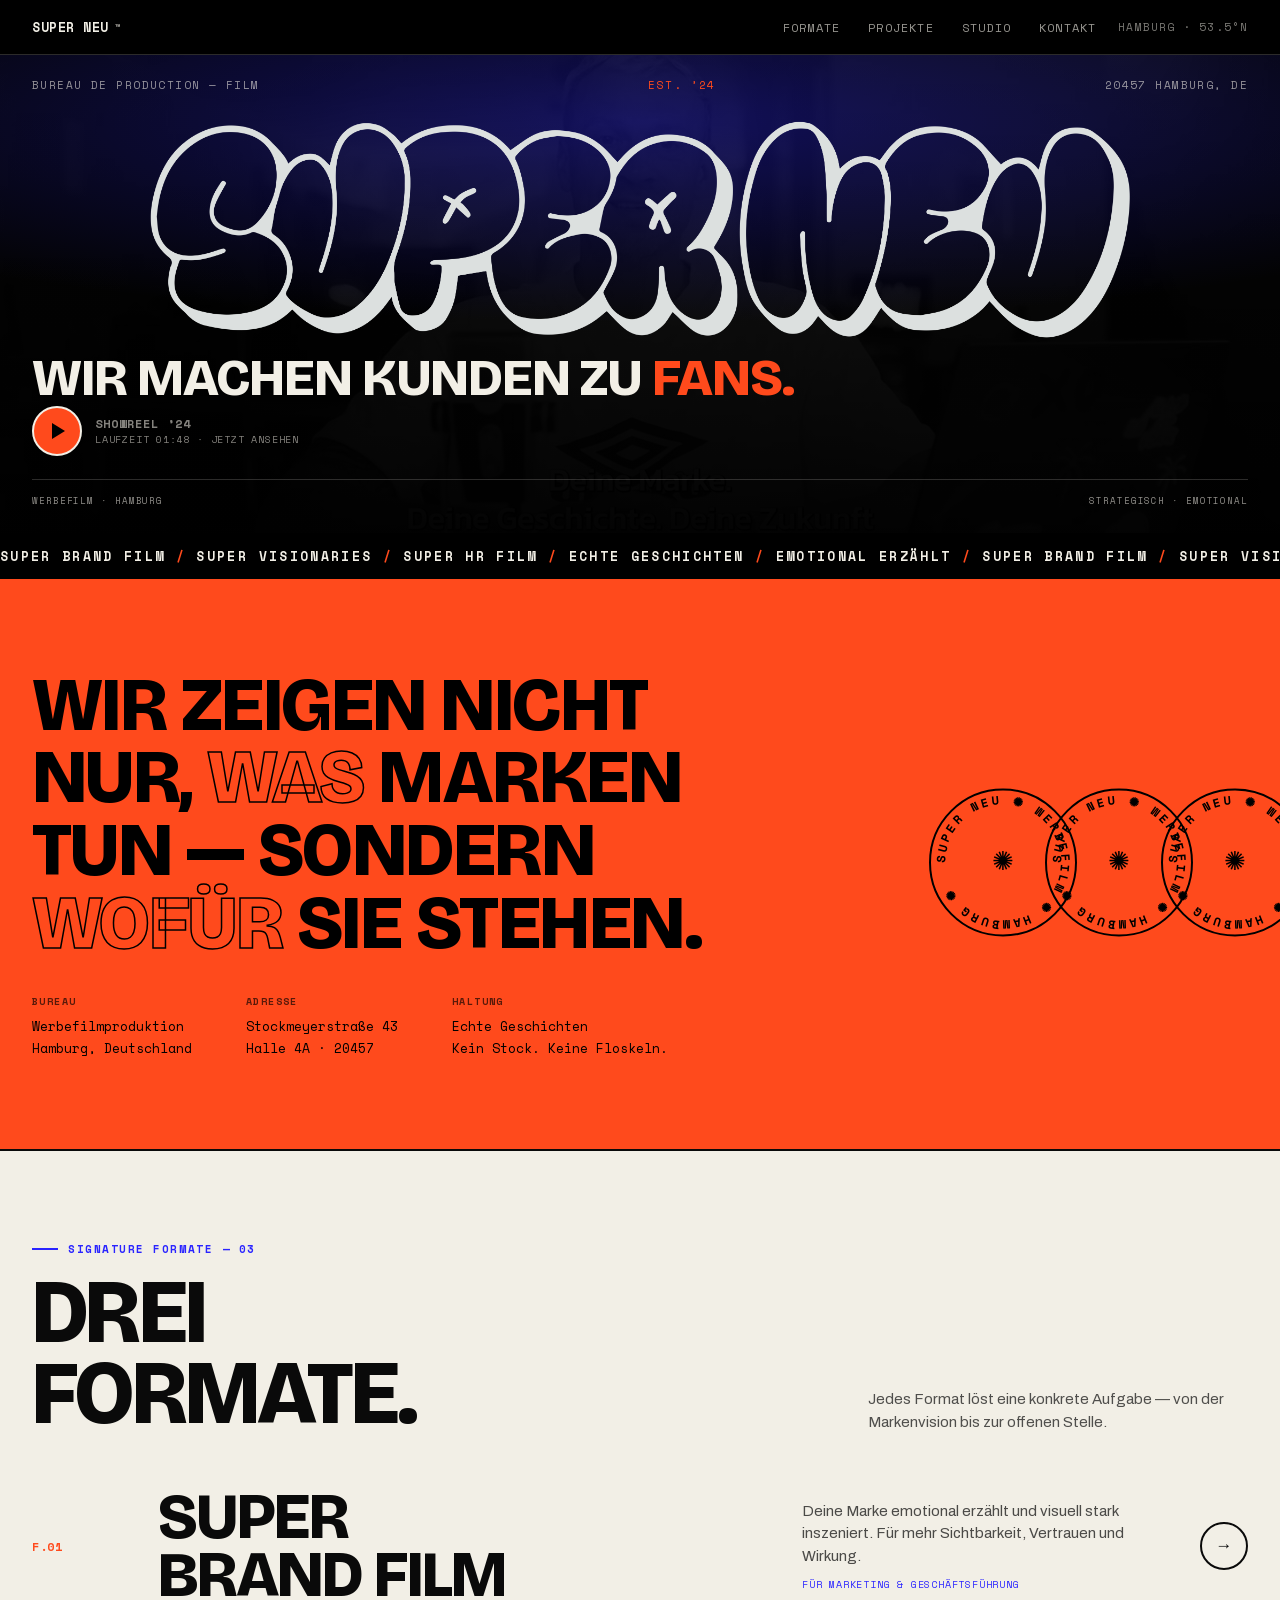
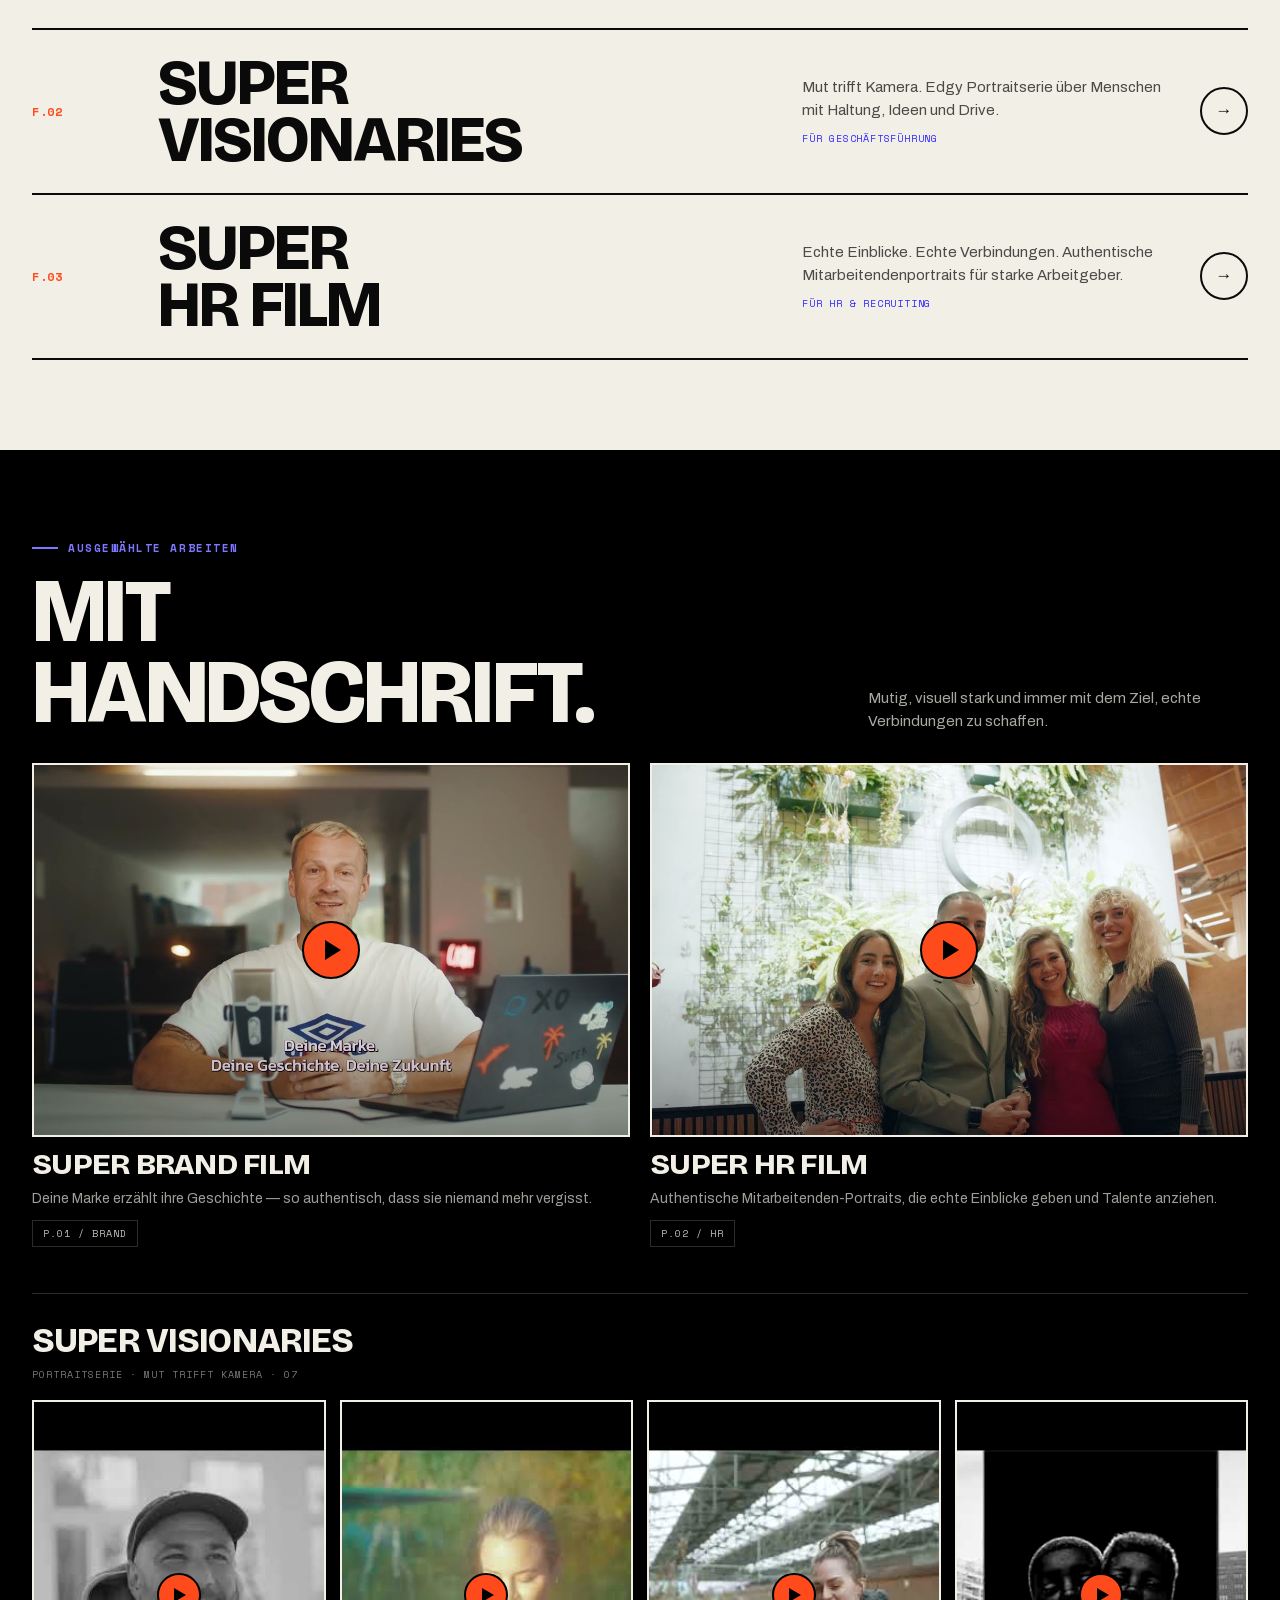
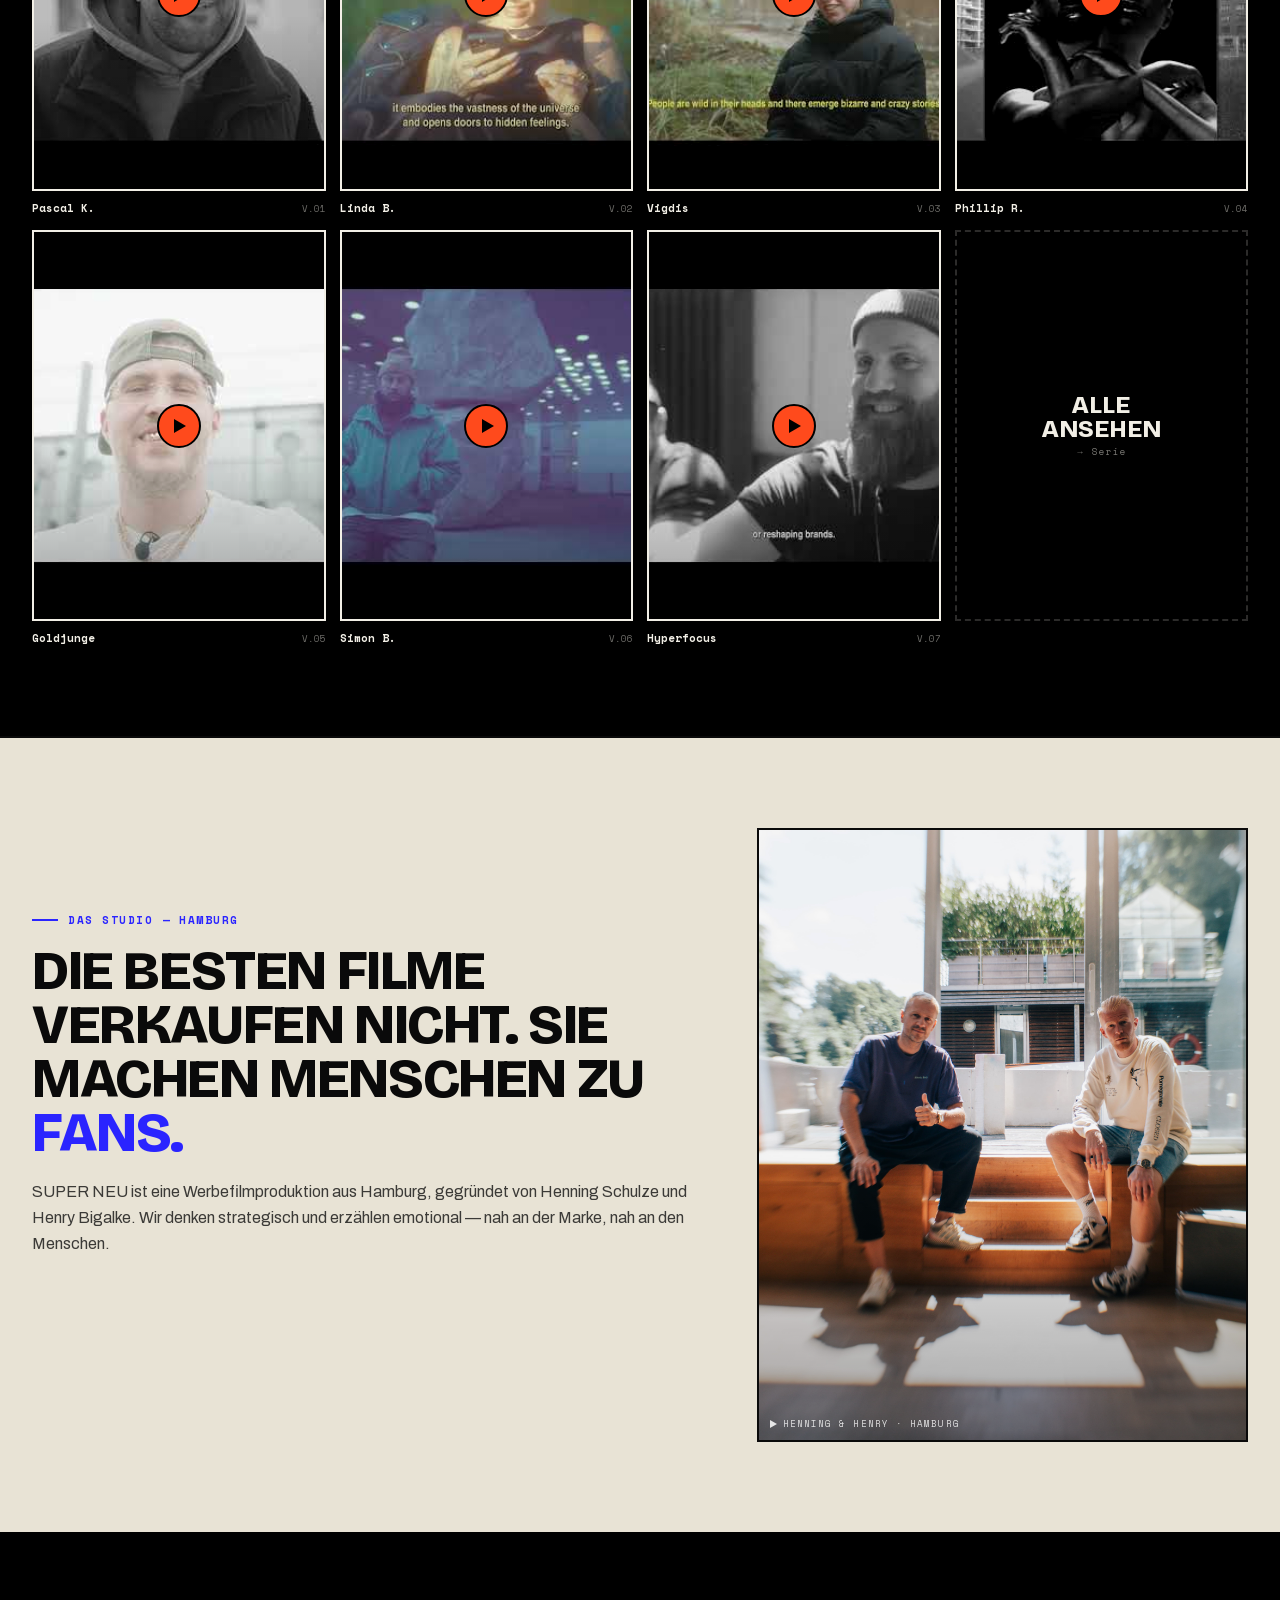
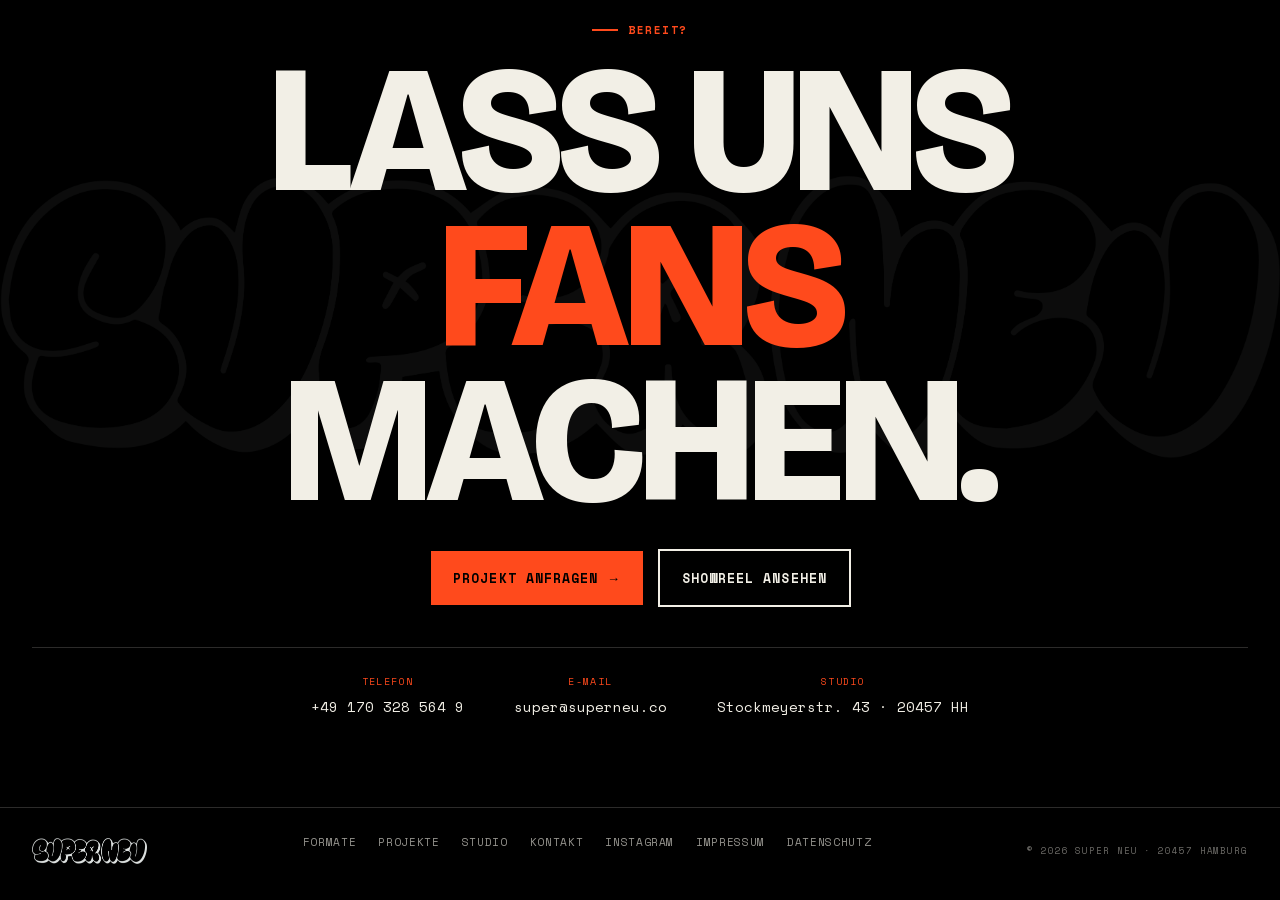
==== commit 035ca90b: "Hero: Header-Hintergrundvideo (autoplay, muted, loop) - 4K-Master auf 1080p/H.264 komprimiert (~6.5 " ====
--- a/index.html
+++ b/index.html
@@ -70,7 +70,7 @@
 /* ---------- HERO ---------- */
 .hero{background:var(--black);color:var(--paper);position:relative;overflow:hidden;padding:0 0 26px}
 .hero .bg{position:absolute;inset:0;z-index:0}
-.hero .bg img{width:100%;height:100%;object-fit:cover;filter:grayscale(1) contrast(1.1) brightness(.5);opacity:.3}
+.hero .bg img,.hero .bg video{width:100%;height:100%;object-fit:cover;filter:grayscale(1) contrast(1.1) brightness(.5);opacity:.3}
 .hero .bg::after{content:"";position:absolute;inset:0;background:radial-gradient(130% 70% at 50% 14%,rgba(42,36,255,.34),transparent 60%),linear-gradient(180deg,rgba(0,0,0,.35),rgba(0,0,0,.9))}
 .hero .wrap{position:relative;z-index:2}
 .hero-top{display:flex;flex-direction:column;gap:5px;padding:18px 0 0;font-family:'Space Mono';font-size:10px;letter-spacing:.13em;text-transform:uppercase;color:rgba(242,239,230,.6)}
@@ -294,7 +294,11 @@
 
 <!-- HERO -->
 <header class="hero" id="top">
-  <div class="bg"><img src="assets/thumbs/6v0Mm45fCpM.jpg" alt=""></div>
+  <div class="bg">
+    <video class="bgvid" autoplay muted loop playsinline preload="auto" poster="assets/thumbs/6v0Mm45fCpM.jpg">
+      <source src="assets/superneu-header.mp4" type="video/mp4">
+    </video>
+  </div>
   <div class="wrap">
     <div class="hero-top">
       <span>Bureau de Production — Film</span>
@@ -498,6 +502,8 @@
 lb.addEventListener('click',function(e){if(e.target===lb||e.target.classList.contains('close'))closeLb();});
 document.addEventListener('keydown',function(e){if(e.key==='Escape'&&lb.classList.contains('open'))closeLb();});
 document.querySelectorAll('[data-yt]').forEach(function(el){el.addEventListener('click',function(){openLb(el.getAttribute('data-yt'))})});
+/* Hintergrund-Video bei prefers-reduced-motion pausieren (Poster bleibt sichtbar) */
+(function(){var v=document.querySelector('.bgvid');if(v&&window.matchMedia&&matchMedia('(prefers-reduced-motion:reduce)').matches){v.removeAttribute('autoplay');v.pause();}})();
 </script>
 </body>
 </html>
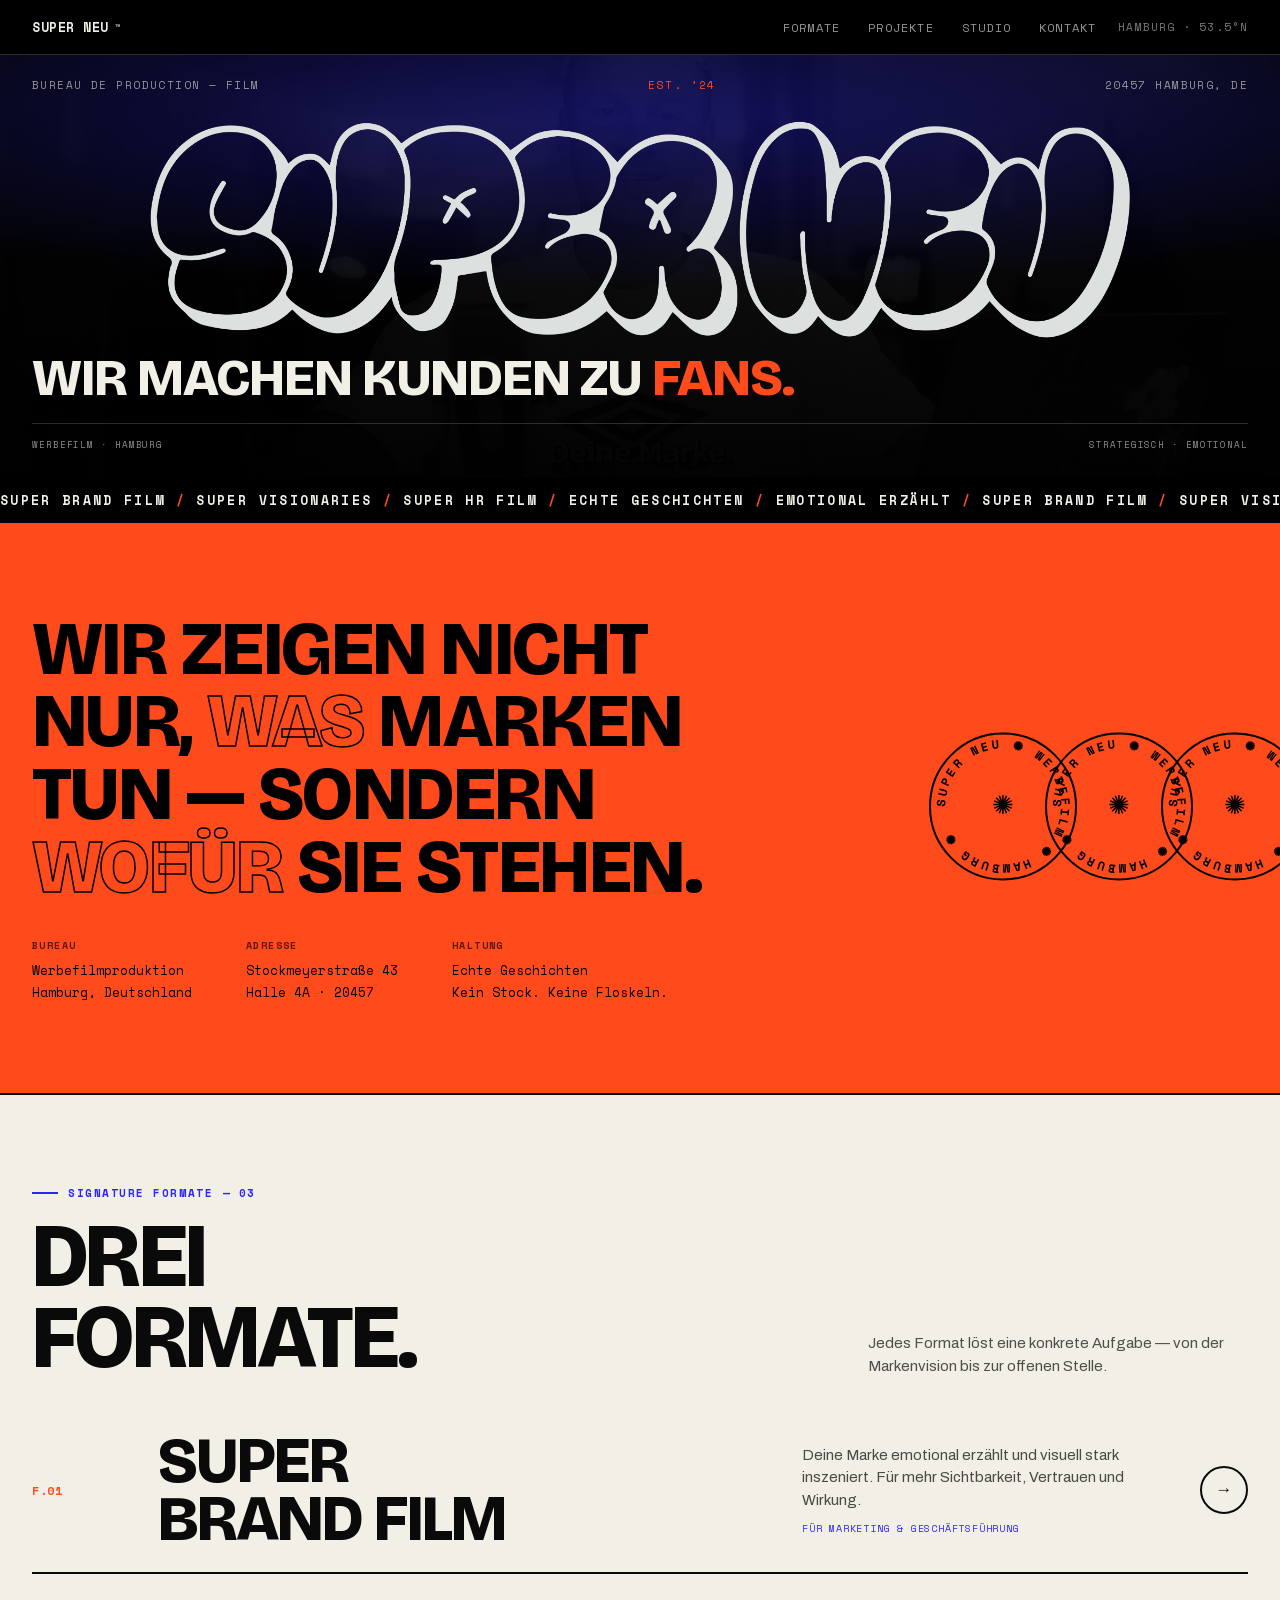
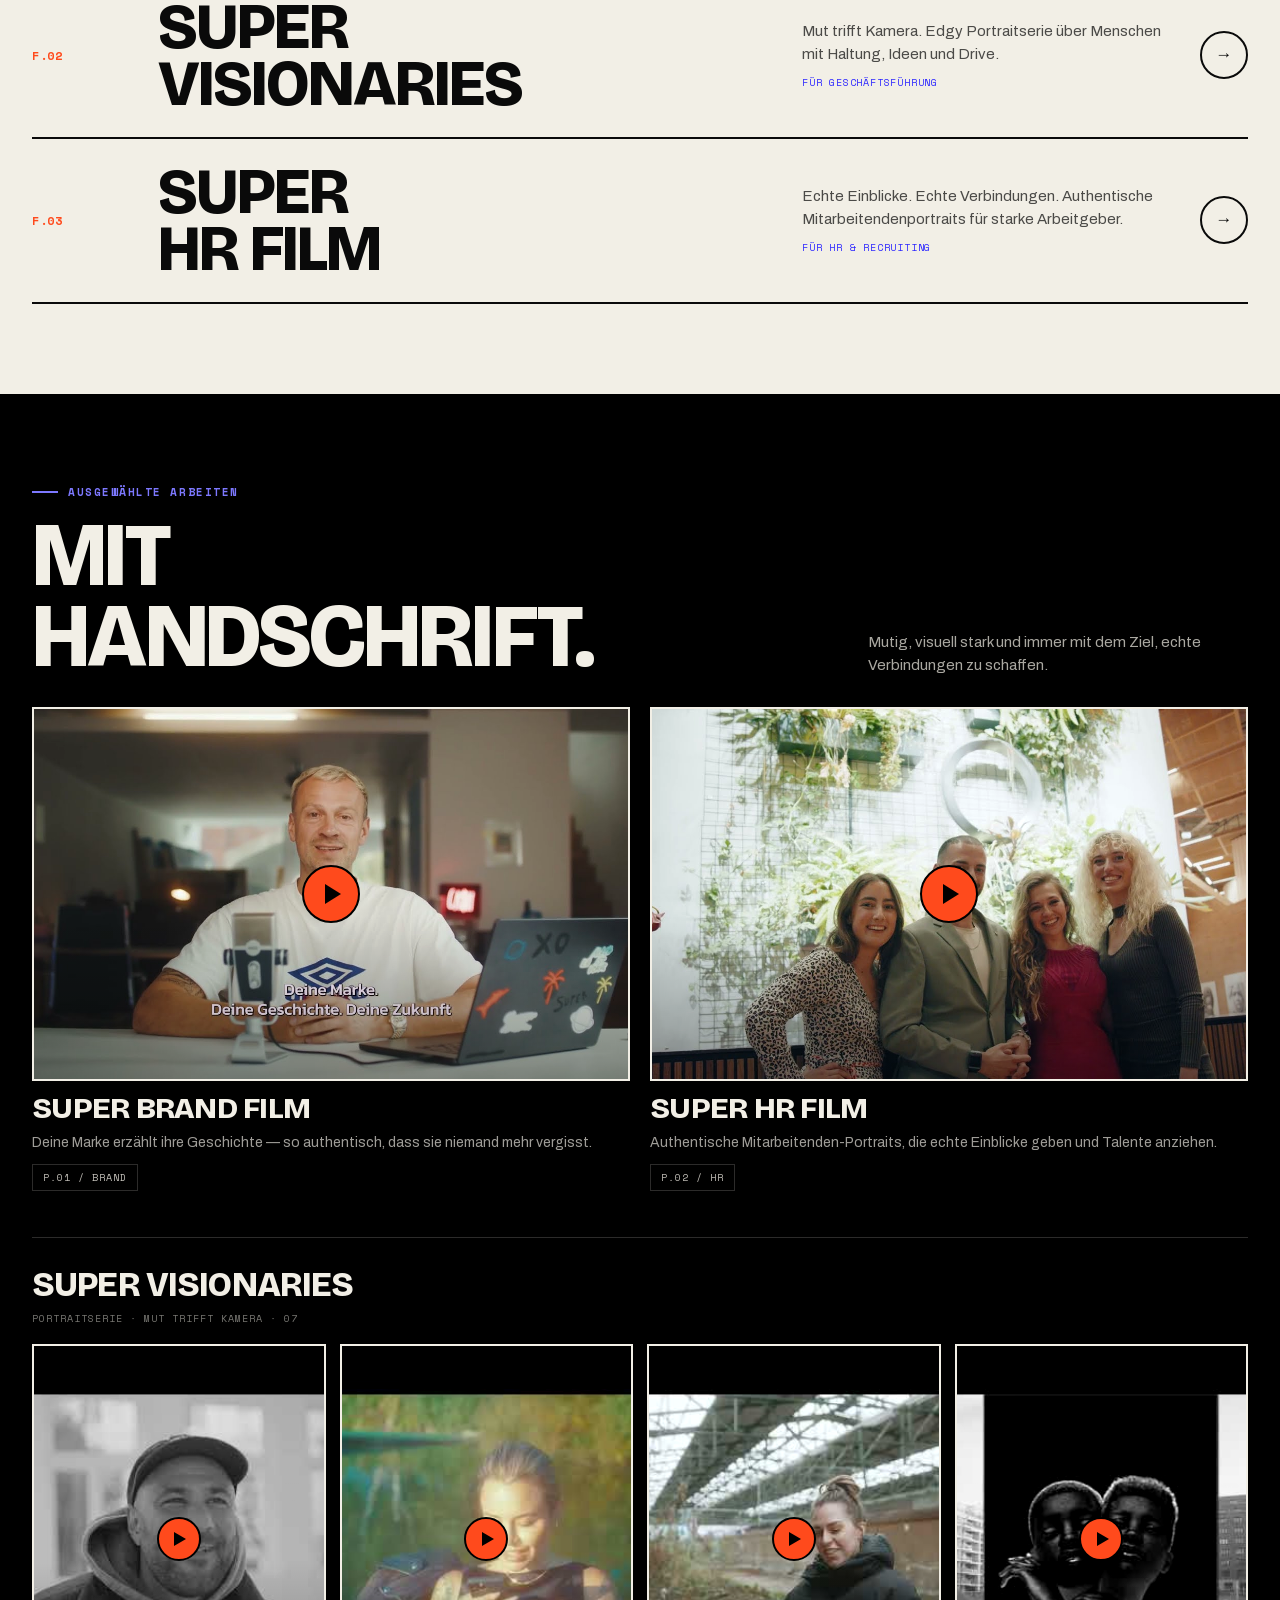
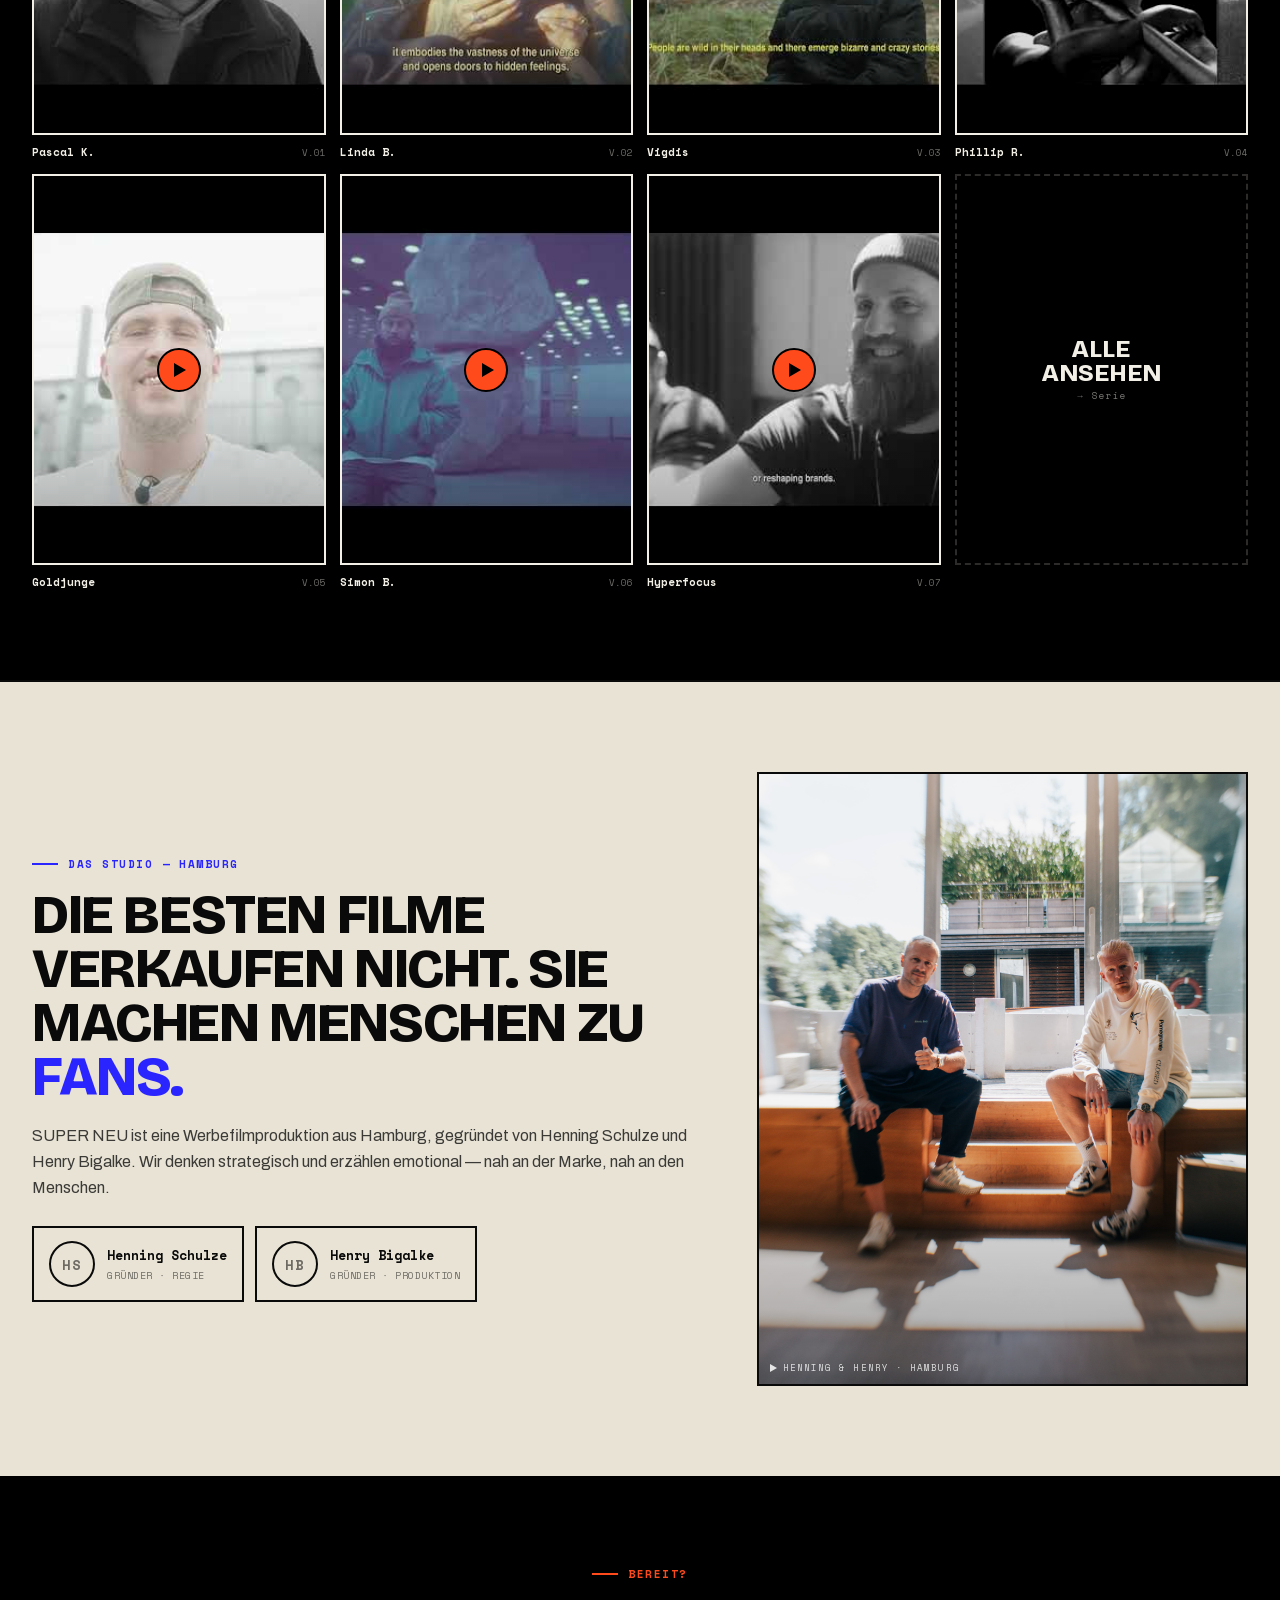
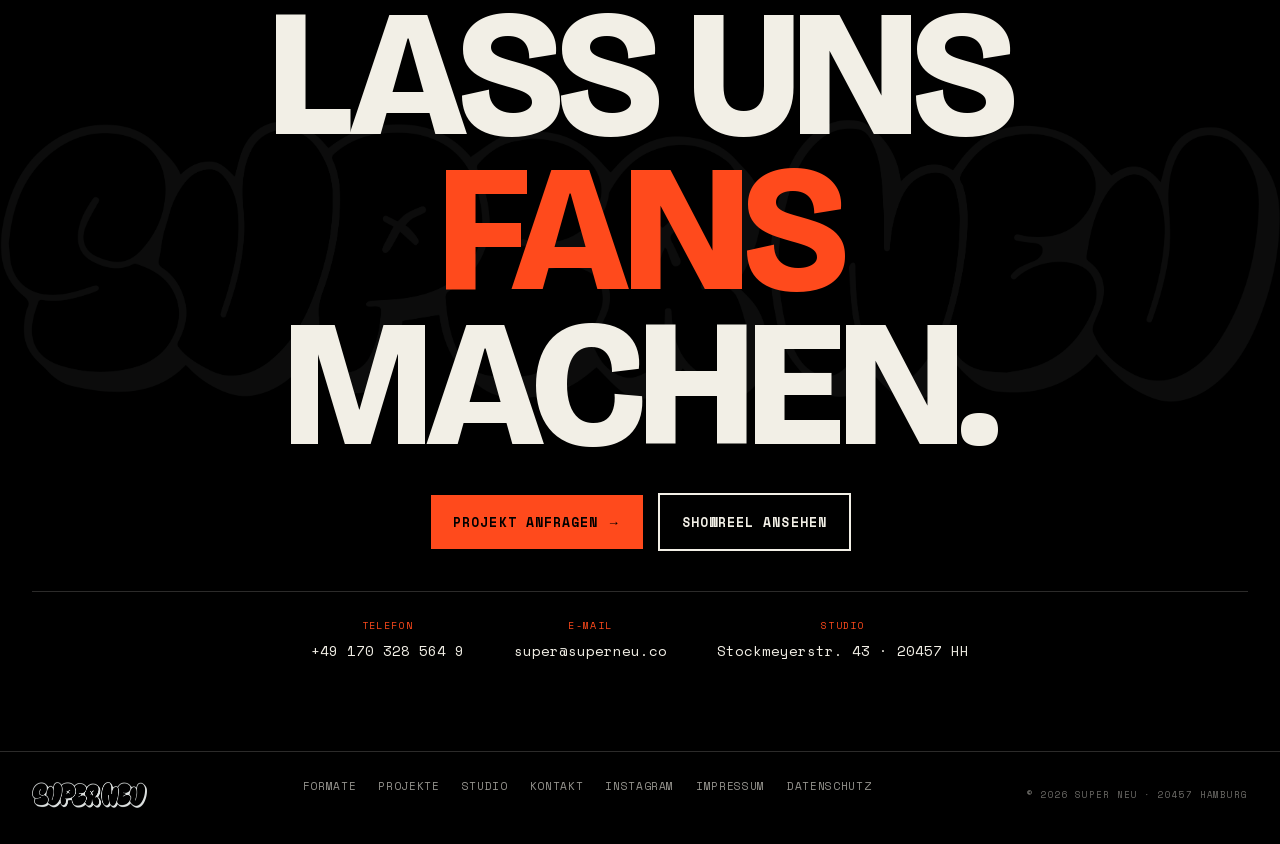
==== commit 2aa2f0d3: "Hero: klickbares Showreel-Element entfernt (nur Video-Hintergrund) - hero-reel Markup + zugehörige C" ====
--- a/index.html
+++ b/index.html
@@ -79,11 +79,6 @@
 .heromark img{width:90%;filter:invert(1)}
 .hero-mid .tag{font-family:'Bricolage Grotesque';font-weight:800;text-transform:uppercase;letter-spacing:-.02em;font-size:30px;line-height:.92;text-align:center}
 .hero-mid .tag em{font-style:normal;color:var(--pop)}
-.hero-reel{display:flex;align-items:center;gap:13px;cursor:pointer;margin-top:24px;border:2px solid var(--line-d);padding:13px 16px;min-height:56px}
-.hero-reel .rb{width:42px;height:42px;border-radius:50%;background:var(--pop);border:2px solid var(--paper);display:grid;place-items:center;flex-shrink:0}
-.hero-reel .rb::after{content:"";width:0;height:0;border-left:13px solid var(--black);border-top:8px solid transparent;border-bottom:8px solid transparent;margin-left:3px}
-.hero-reel b{font-family:'Space Mono';font-size:12px;letter-spacing:.08em;text-transform:uppercase;display:block}
-.hero-reel span{font-family:'Space Mono';font-size:10px;letter-spacing:.08em;text-transform:uppercase;color:rgba(242,239,230,.55)}
 .hero-bot{display:flex;justify-content:space-between;gap:12px;margin-top:20px;padding-top:14px;border-top:1px solid var(--line-d)}
 .hero-bot span{font-family:'Space Mono';font-size:9px;letter-spacing:.1em;text-transform:uppercase;color:rgba(242,239,230,.6)}
 
@@ -236,8 +231,6 @@
   .heromark img{width:min(980px,82%)}
   .hero-mid .tag{font-size:clamp(34px,4.4vw,52px)}
   .hero-bot{align-items:center}
-  .hero-reel{margin-top:0;border:0;padding:0}
-  .hero-reel .rb{width:50px;height:50px}
   .manifesto{padding:90px 0}
   .manifesto .stamps{right:-30px;top:50%;transform:translateY(-50%)}
   .manifesto .stamps .stamp{display:block;width:150px;margin-left:-34px}
@@ -309,10 +302,6 @@
     <div class="hero-mid">
       <span class="tag">Wir machen Kunden zu <em>Fans.</em></span>
     </div>
-    <div class="hero-reel" data-yt="6v0Mm45fCpM">
-      <span class="rb"></span>
-      <span><b>Showreel ’24</b><span>Laufzeit 01:48 · jetzt ansehen</span></span>
-    </div>
     <div class="hero-bot">
       <span>Werbefilm · Hamburg</span>
       <span>Strategisch · Emotional</span>
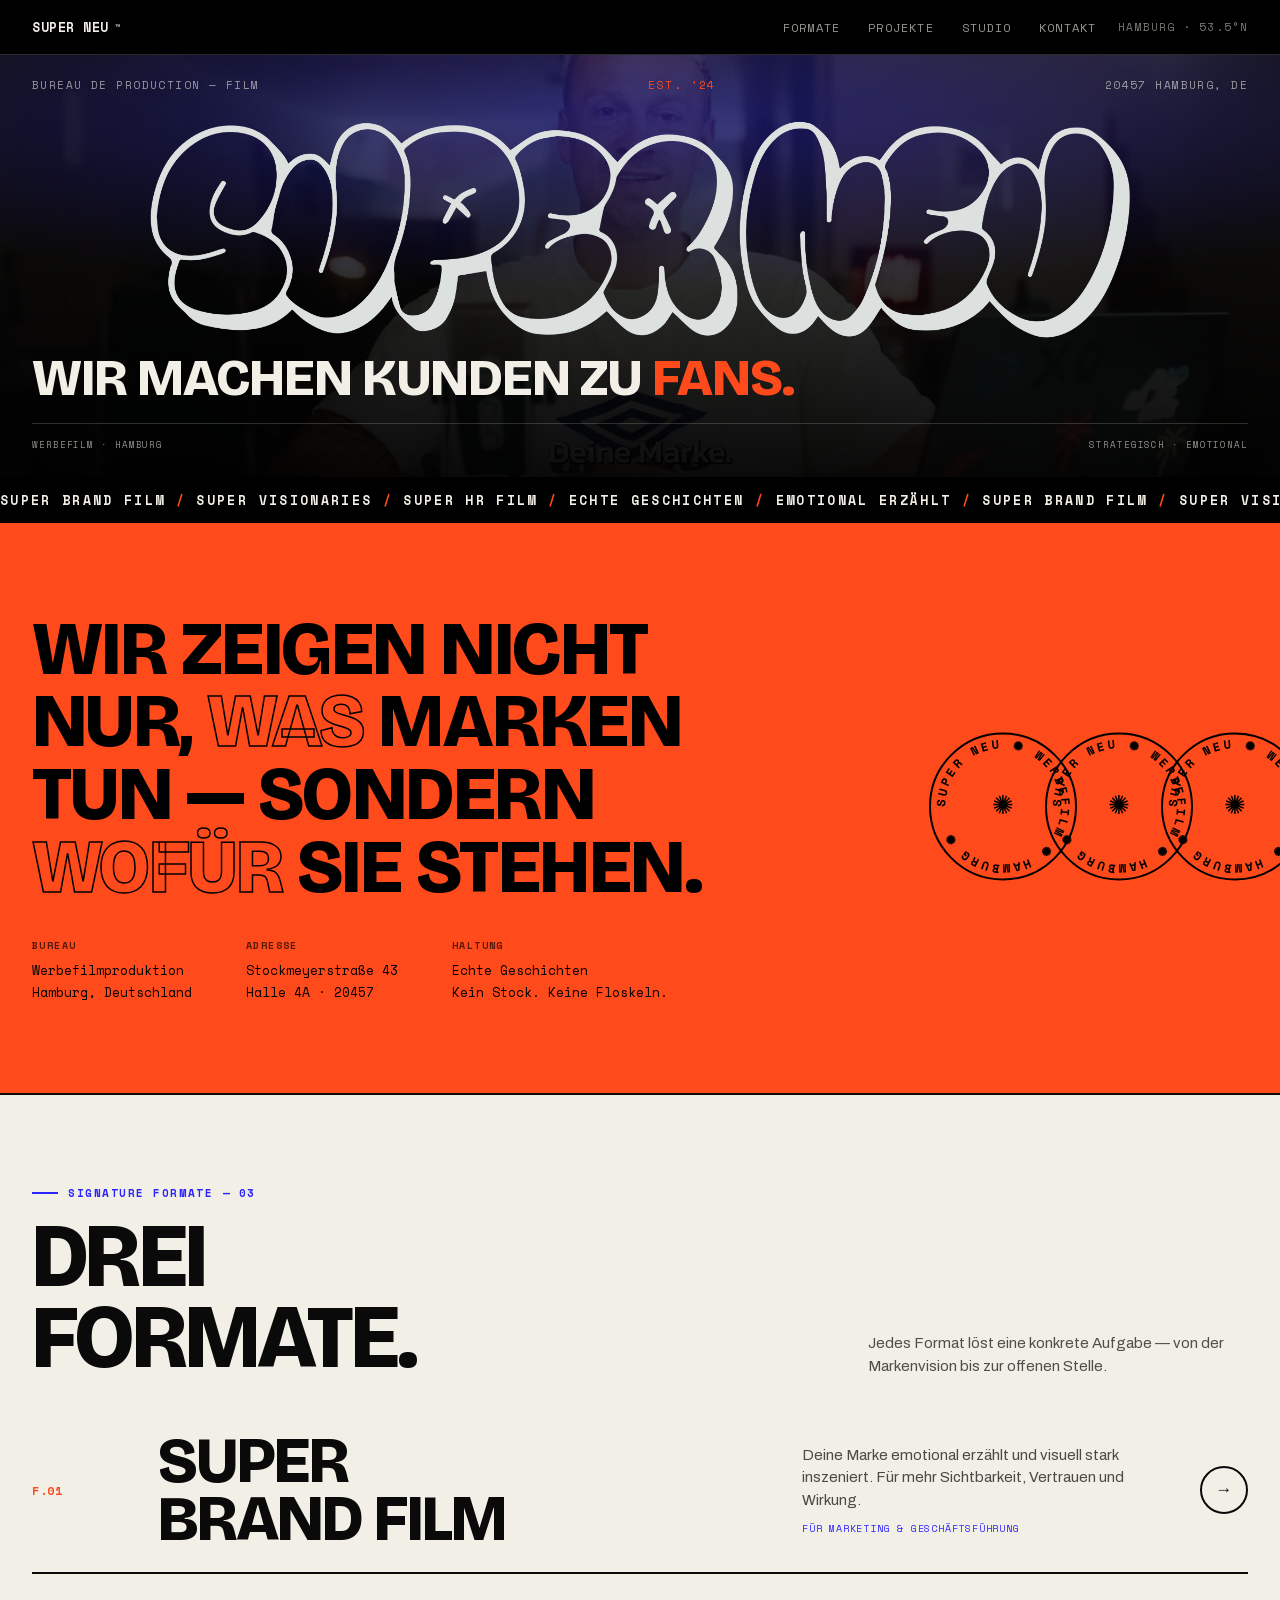
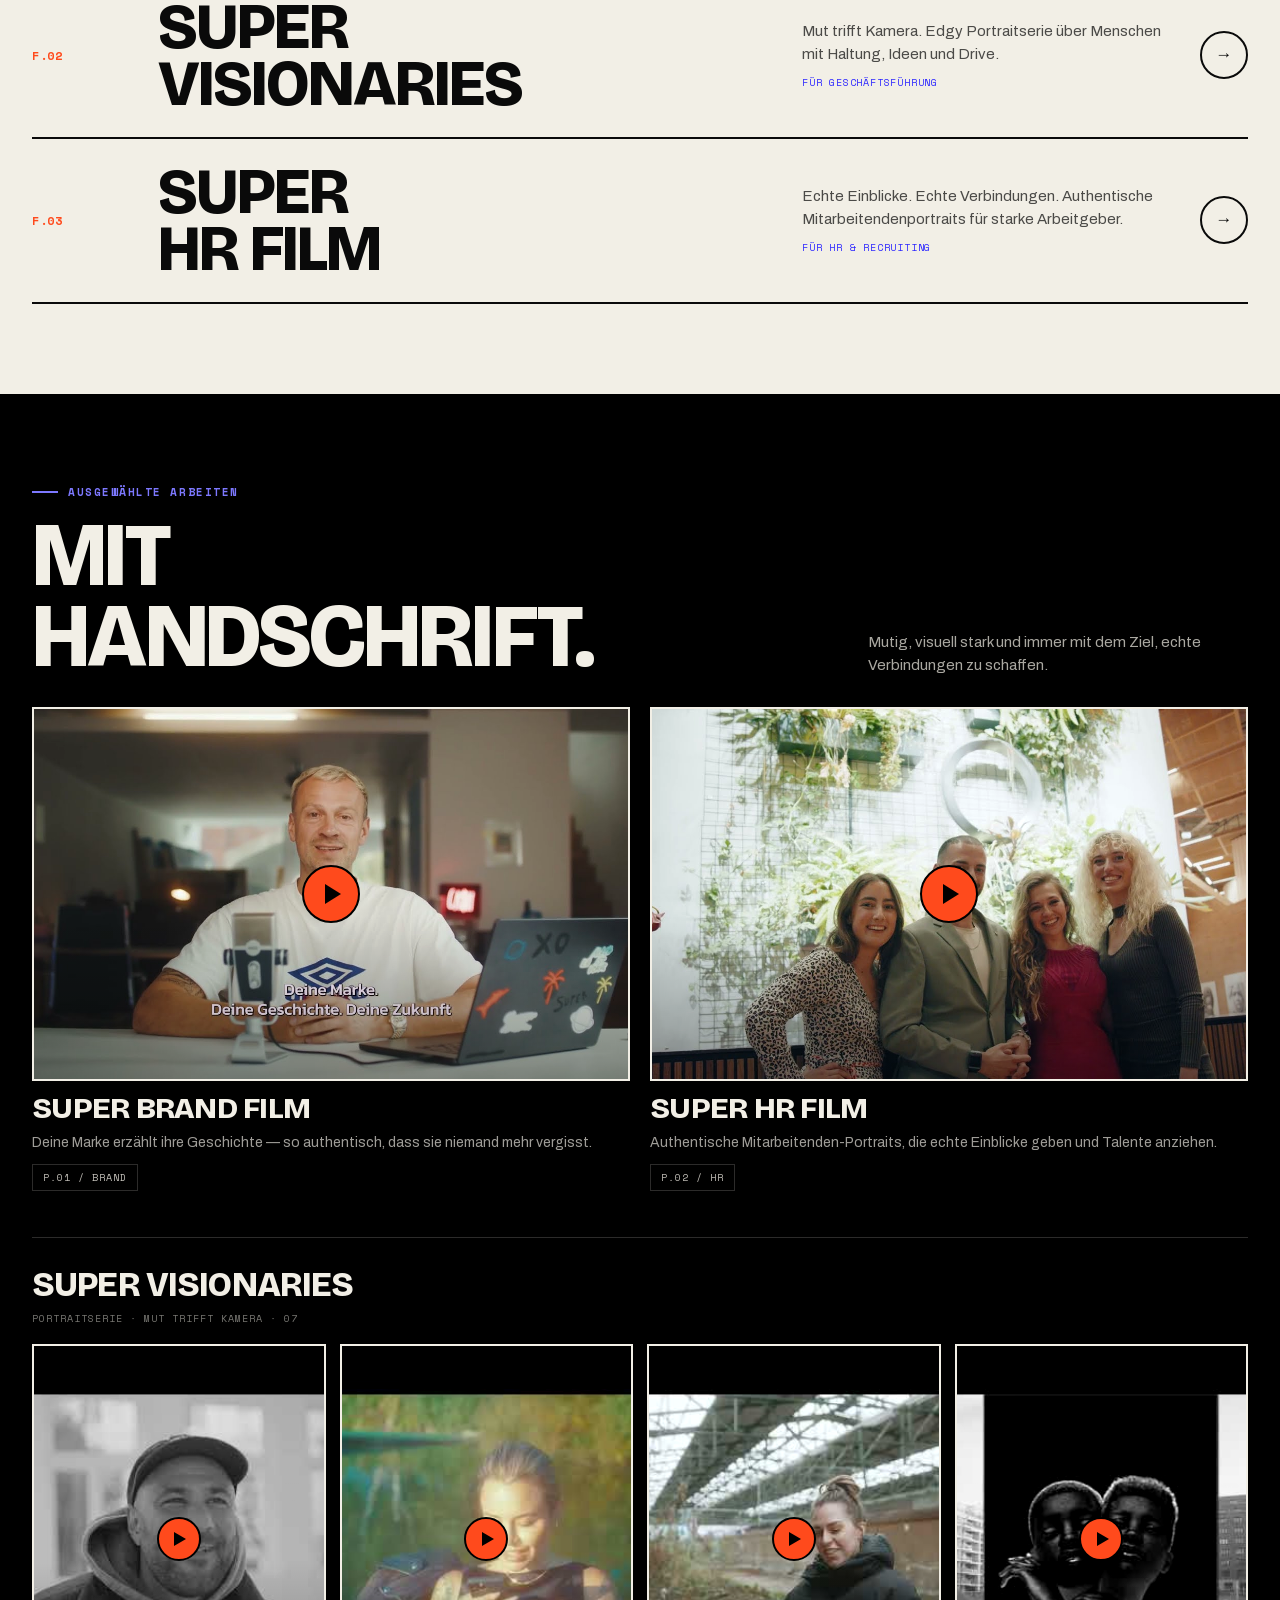
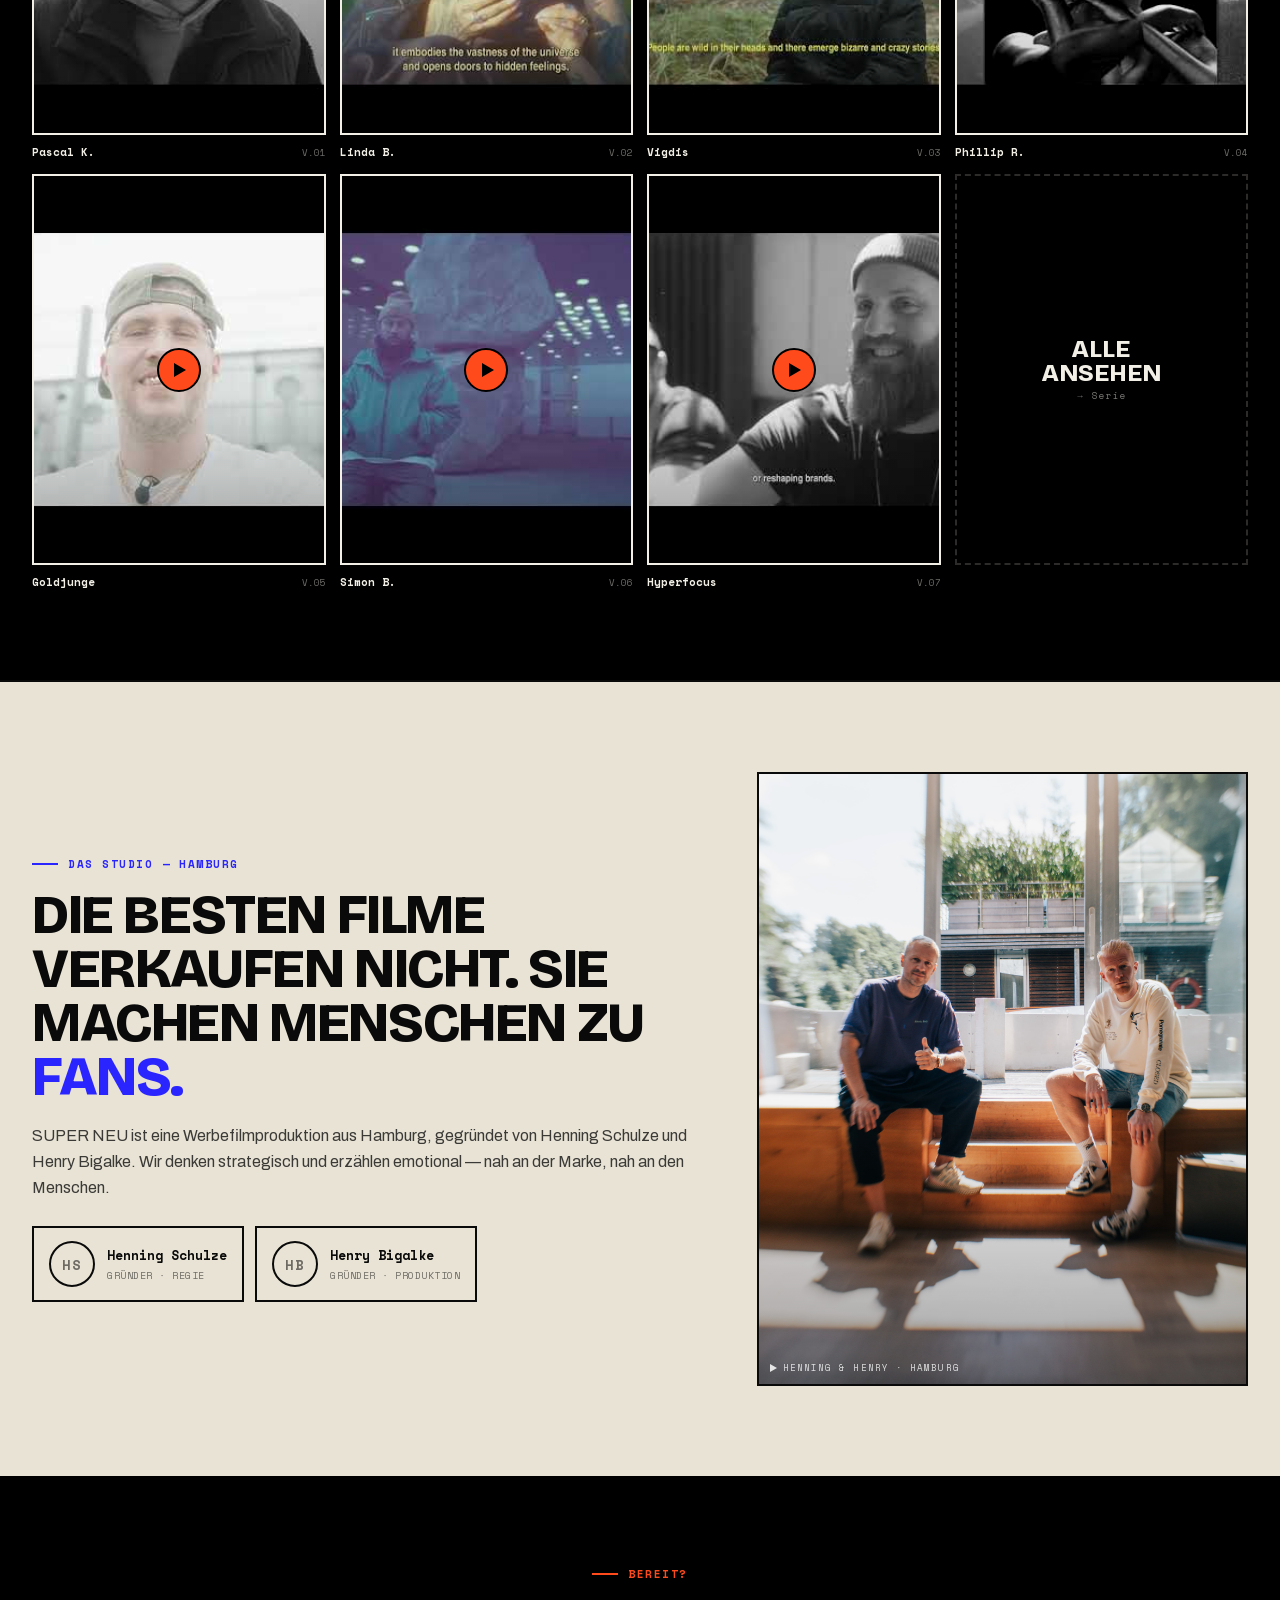
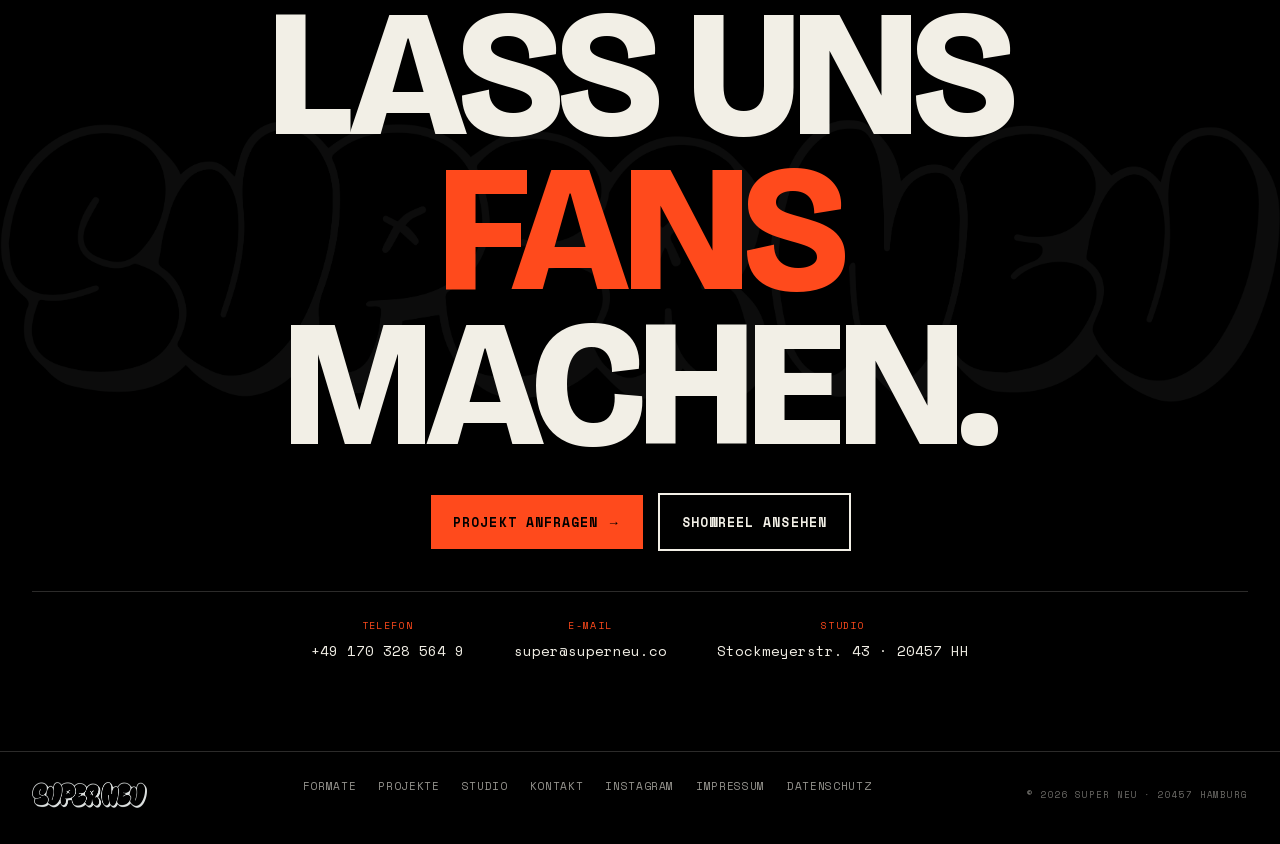
==== commit 09d371a1: "Hero: Hintergrundvideo sichtbarer (Farbe, Deckkraft .7, Helligkeit .75) Co-Authored-By: Claude Opus " ====
--- a/index.html
+++ b/index.html
@@ -70,7 +70,7 @@
 /* ---------- HERO ---------- */
 .hero{background:var(--black);color:var(--paper);position:relative;overflow:hidden;padding:0 0 26px}
 .hero .bg{position:absolute;inset:0;z-index:0}
-.hero .bg img,.hero .bg video{width:100%;height:100%;object-fit:cover;filter:grayscale(1) contrast(1.1) brightness(.5);opacity:.3}
+.hero .bg img,.hero .bg video{width:100%;height:100%;object-fit:cover;filter:contrast(1.04) saturate(.9) brightness(.75);opacity:.7}
 .hero .bg::after{content:"";position:absolute;inset:0;background:radial-gradient(130% 70% at 50% 14%,rgba(42,36,255,.34),transparent 60%),linear-gradient(180deg,rgba(0,0,0,.35),rgba(0,0,0,.9))}
 .hero .wrap{position:relative;z-index:2}
 .hero-top{display:flex;flex-direction:column;gap:5px;padding:18px 0 0;font-family:'Space Mono';font-size:10px;letter-spacing:.13em;text-transform:uppercase;color:rgba(242,239,230,.6)}
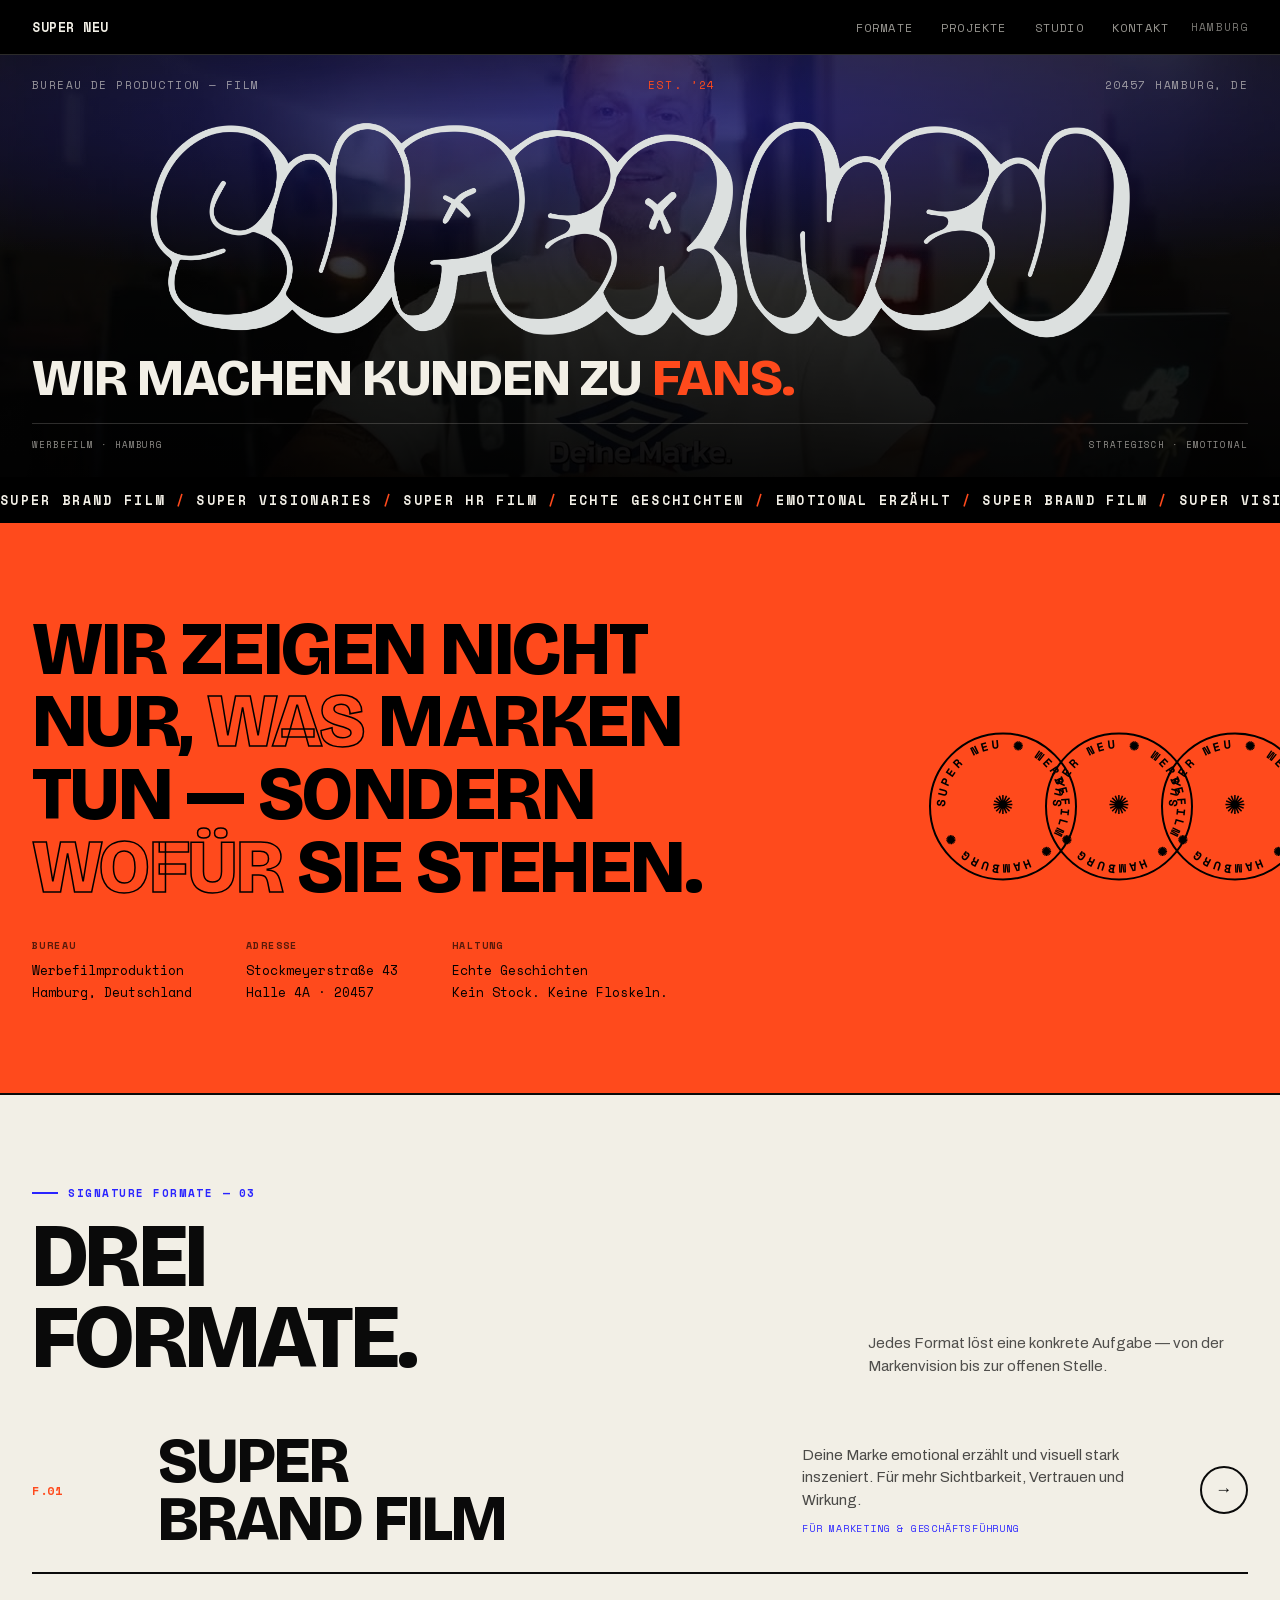
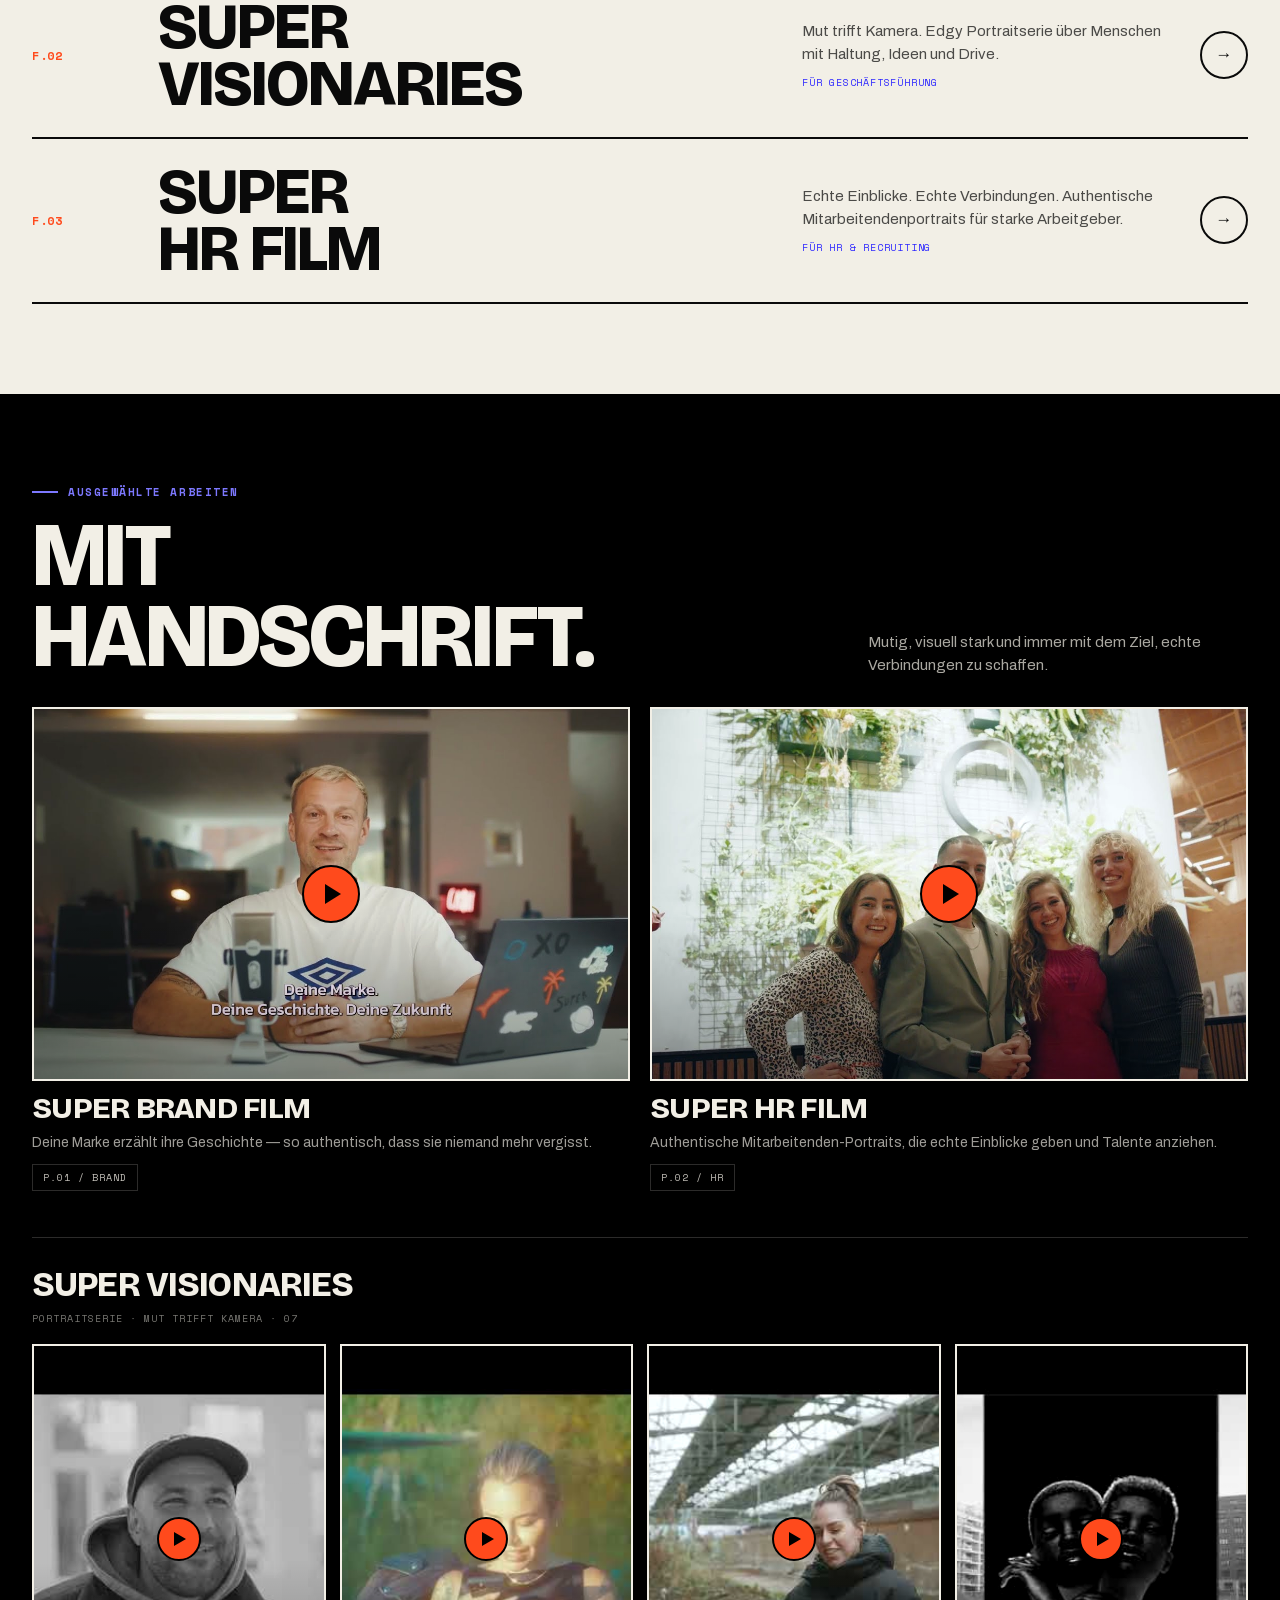
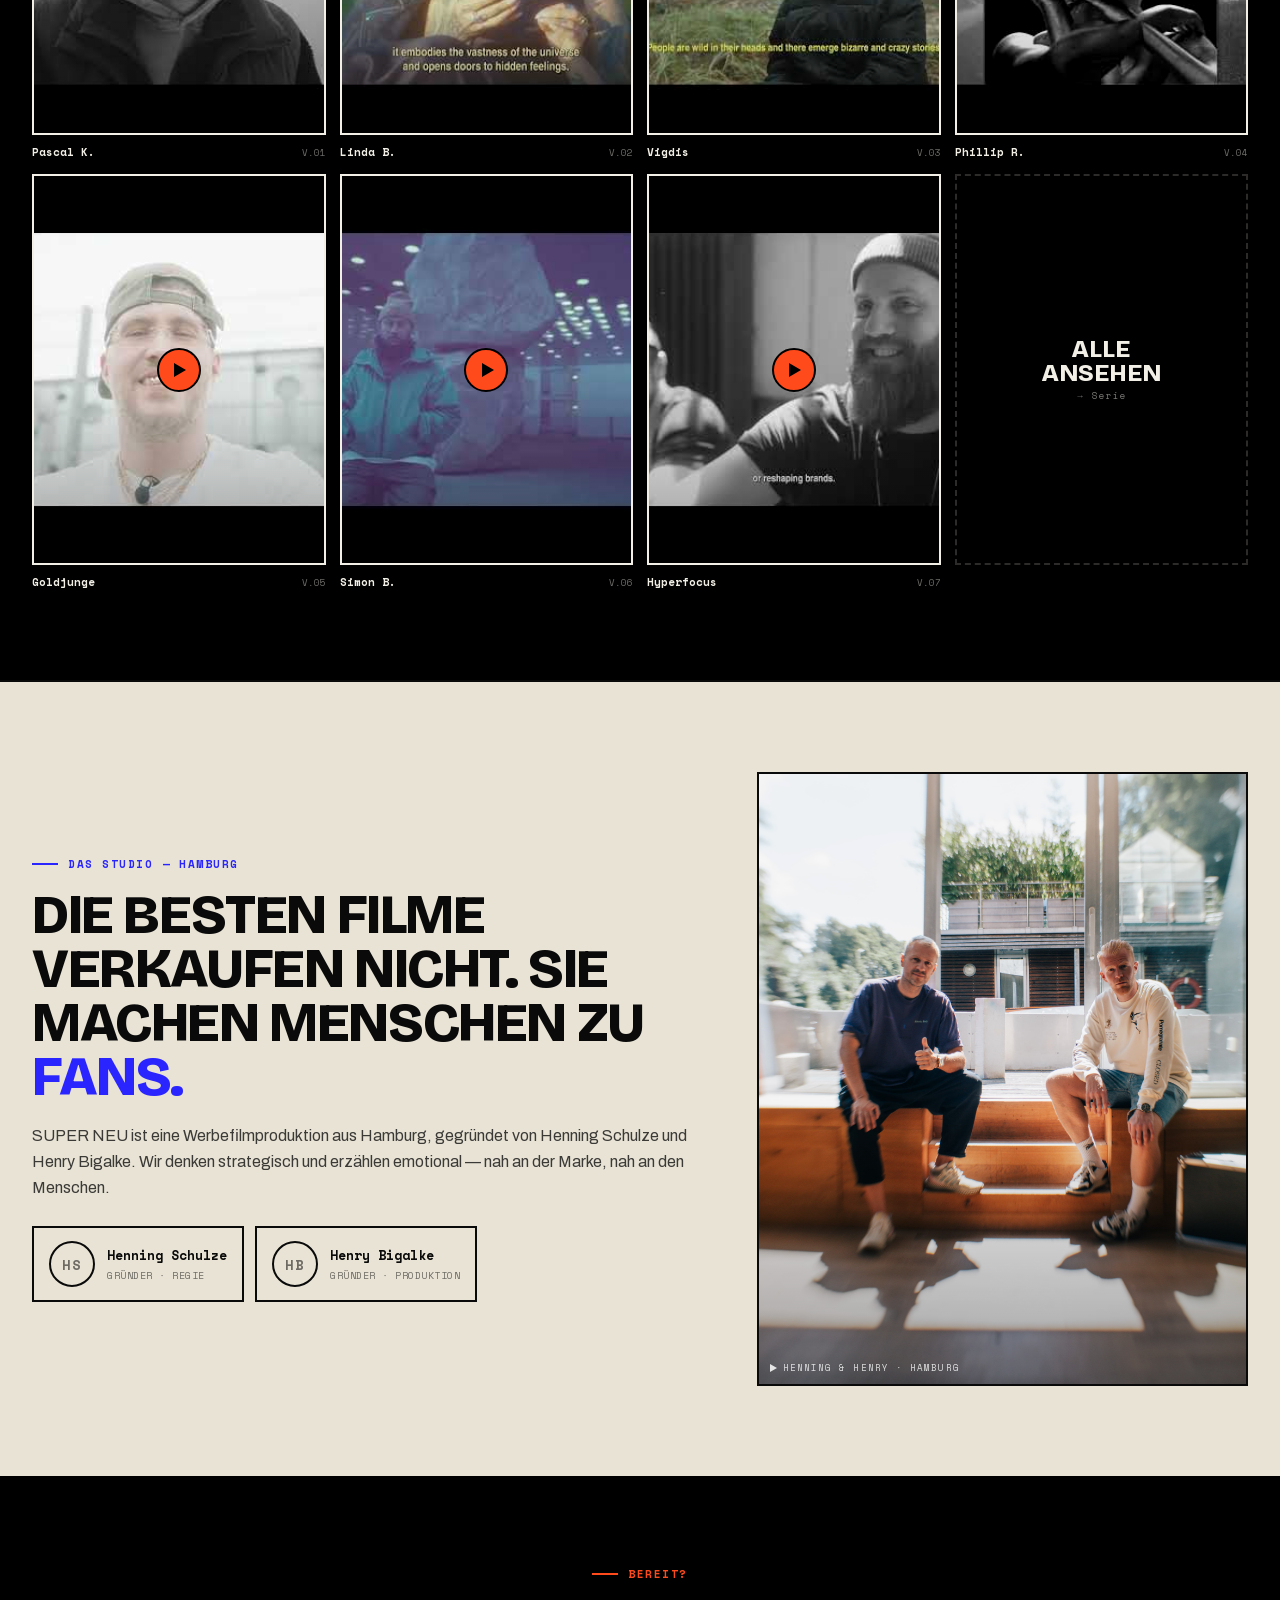
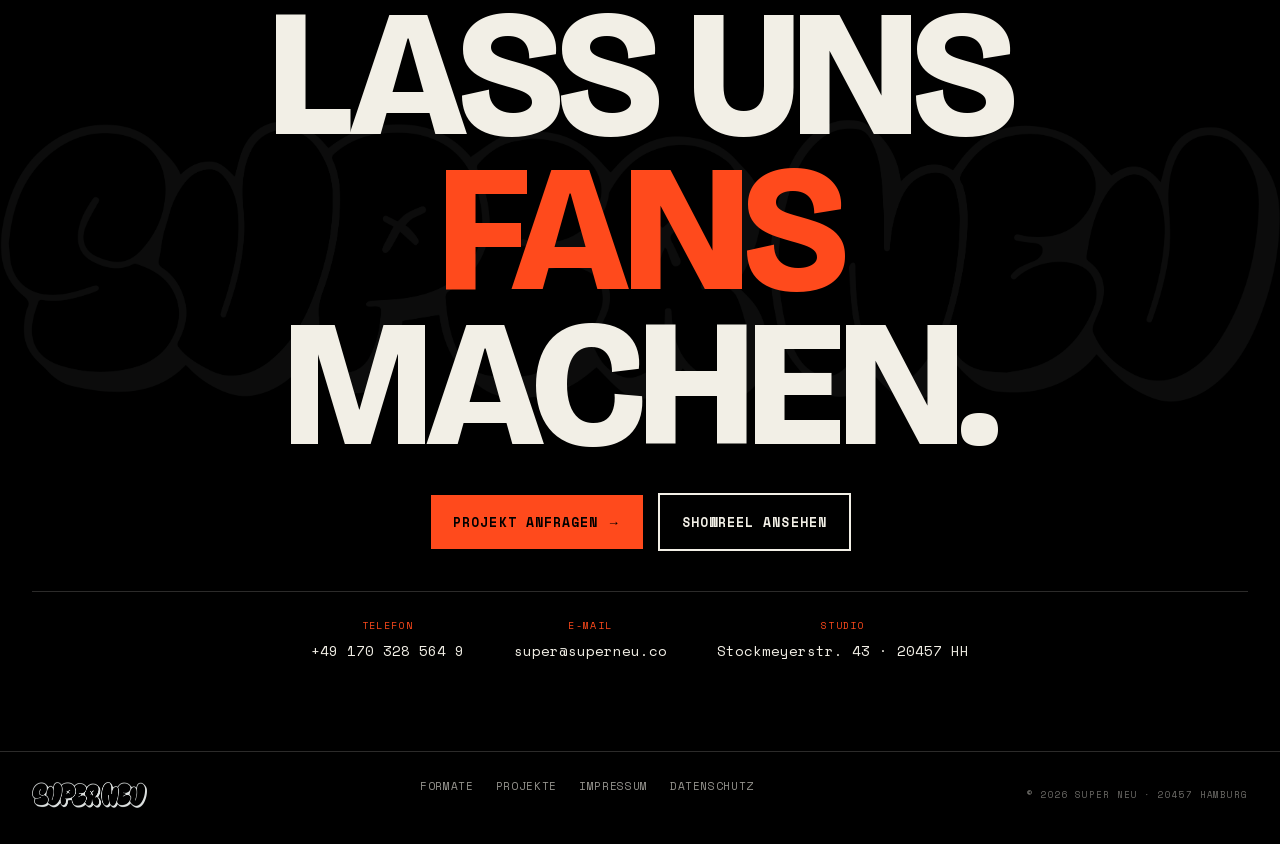
==== commit dea5a814: "Hero/Footer: TM + Koordinate entfernt, Footer-Links ausgedünnt - Logo oben links: ™ entfernt - oben " ====
--- a/index.html
+++ b/index.html
@@ -265,14 +265,14 @@
 <!-- NAV -->
 <nav class="nav">
   <div class="wrap">
-    <a href="#top" class="lg">SUPER&nbsp;NEU<sup>™</sup></a>
+    <a href="#top" class="lg">SUPER&nbsp;NEU</a>
     <div class="navlinks">
       <a href="#formate">Formate</a>
       <a href="#projekte">Projekte</a>
       <a href="#studio">Studio</a>
       <a href="#kontakt">Kontakt</a>
     </div>
-    <span class="geo">Hamburg · 53.5°N</span>
+    <span class="geo">Hamburg</span>
     <button class="burger" id="burger" aria-label="Menü"><span></span><span></span><span></span></button>
   </div>
 </nav>
@@ -440,7 +440,7 @@
 <footer>
   <div class="wrap">
     <div class="fl"><img src="assets/superneu-logo.png" alt="Super Neu"></div>
-    <div class="fnav"><a href="#formate">Formate</a><a href="#projekte">Projekte</a><a href="#studio">Studio</a><a href="#kontakt">Kontakt</a><a href="#">Instagram</a><a href="impressum.html">Impressum</a><a href="datenschutz.html">Datenschutz</a></div>
+    <div class="fnav"><a href="#formate">Formate</a><a href="#projekte">Projekte</a><a href="impressum.html">Impressum</a><a href="datenschutz.html">Datenschutz</a></div>
     <span class="cap">© 2026 Super Neu · 20457 Hamburg</span>
   </div>
 </footer>
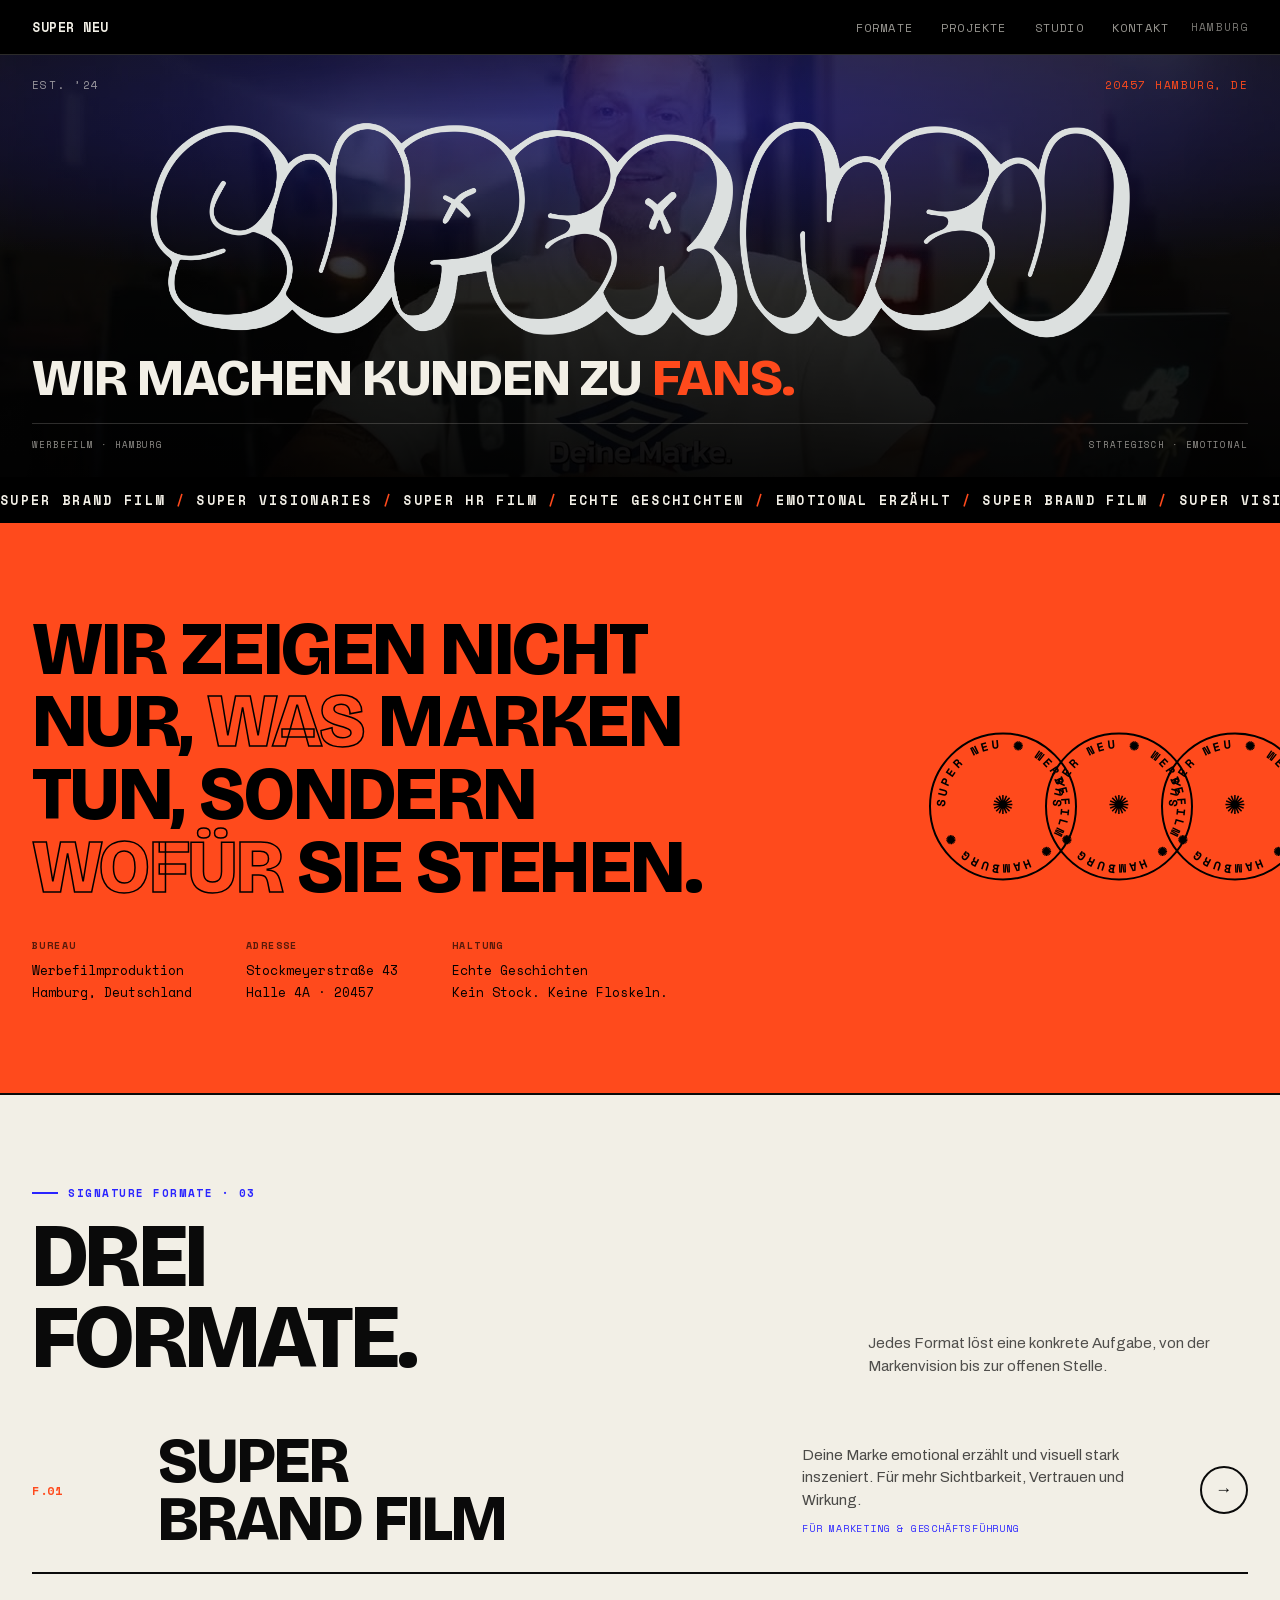
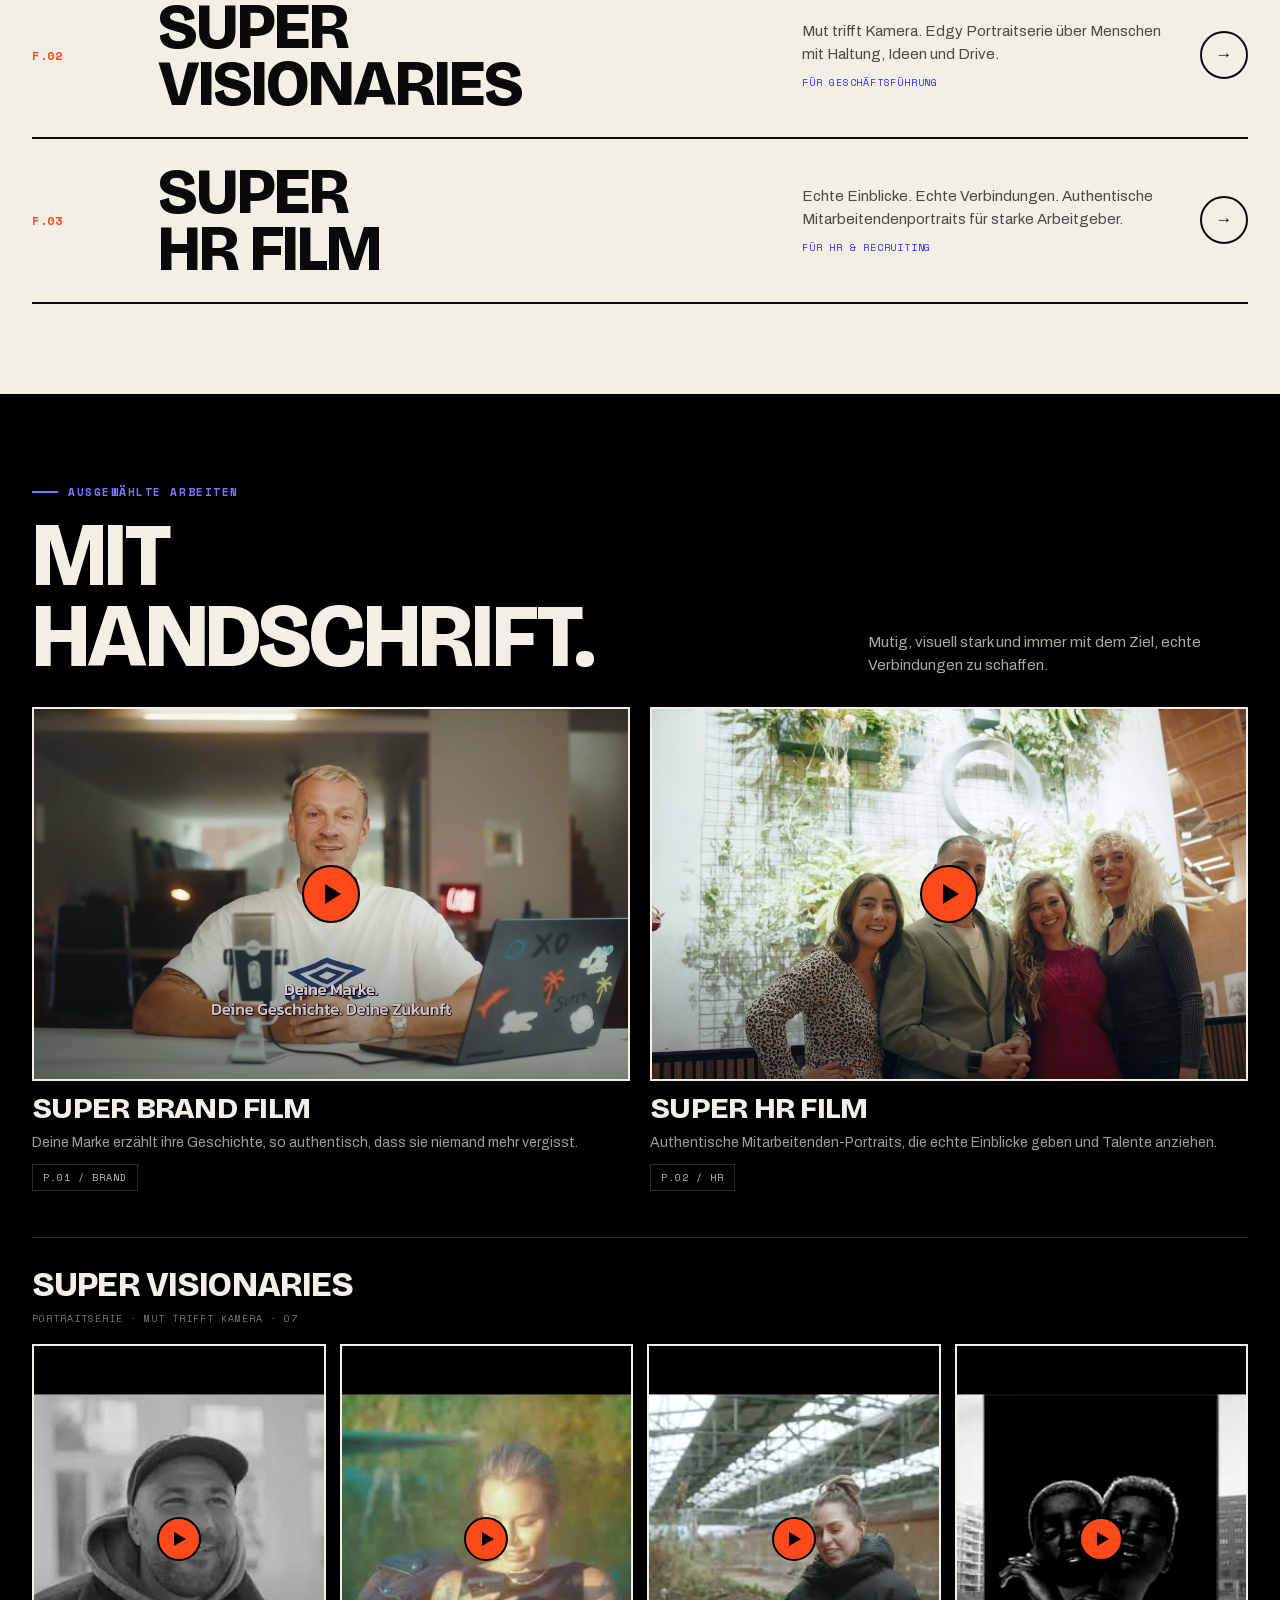
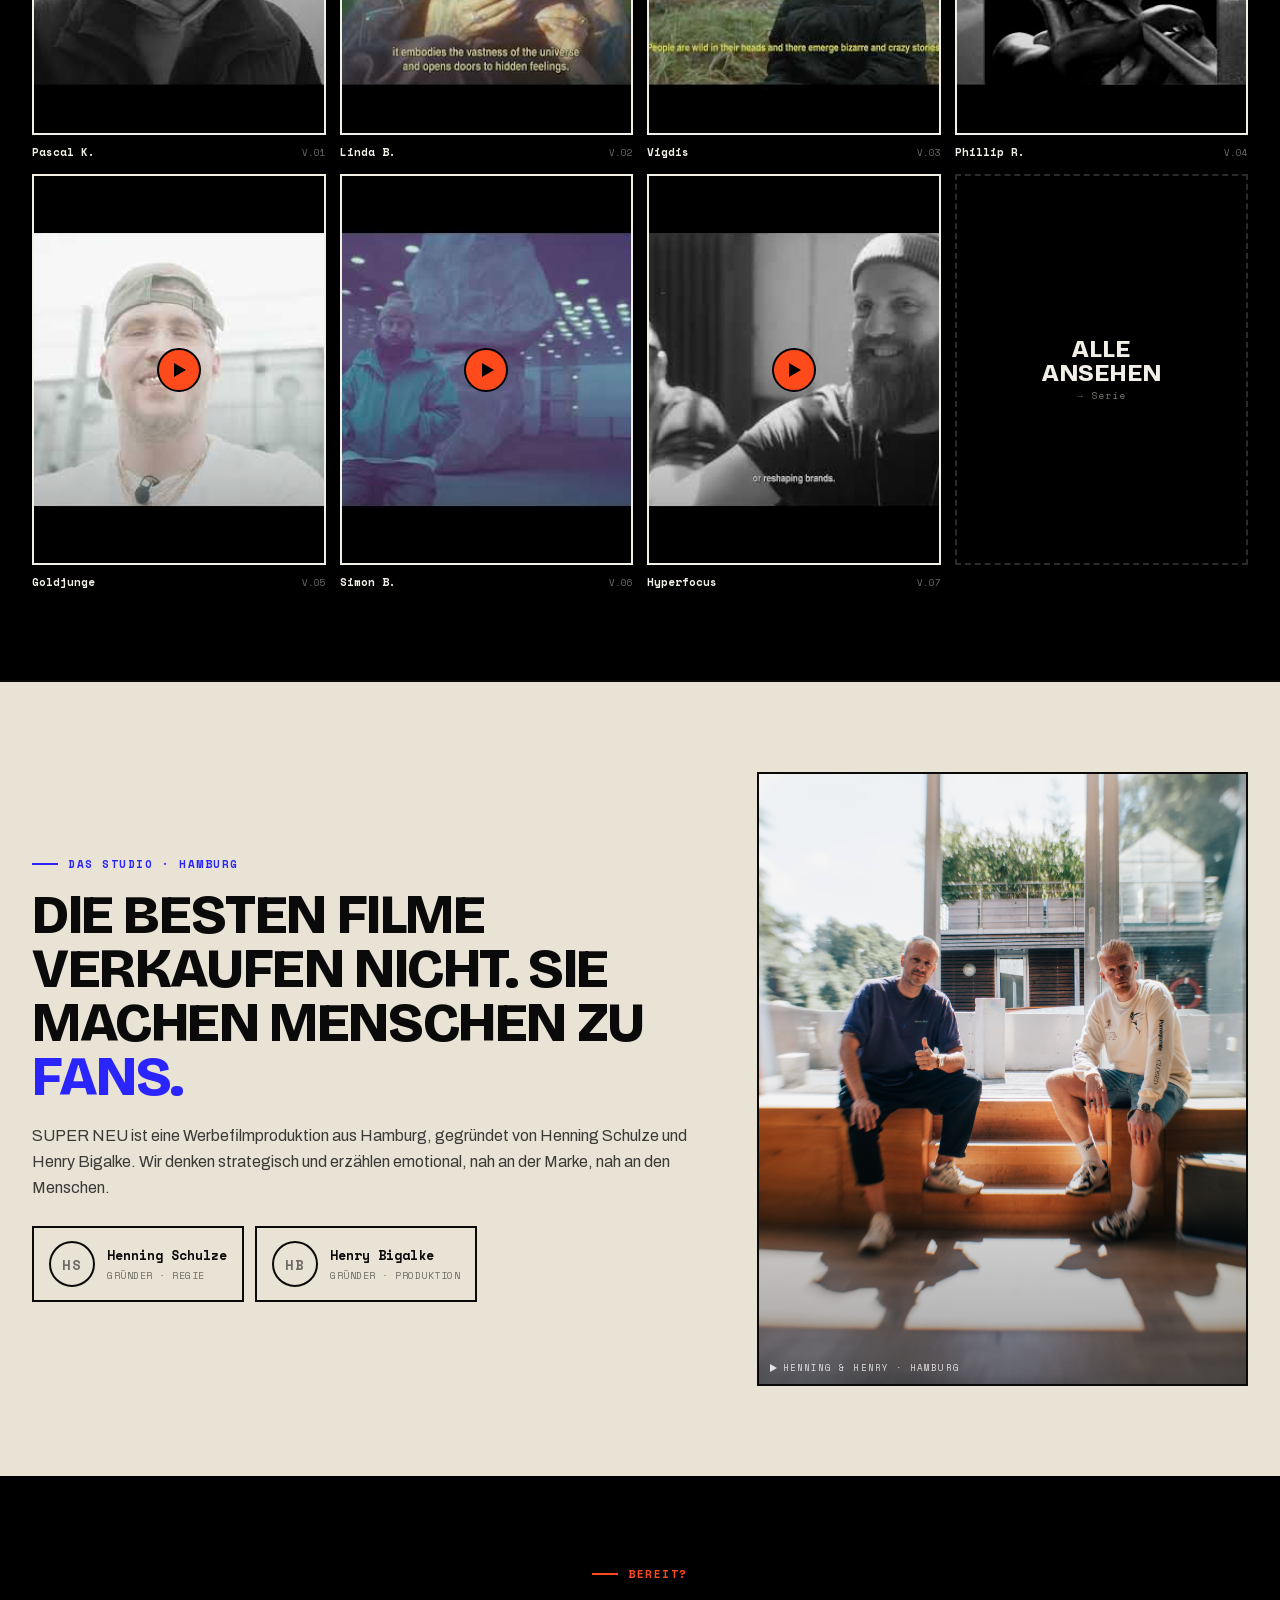
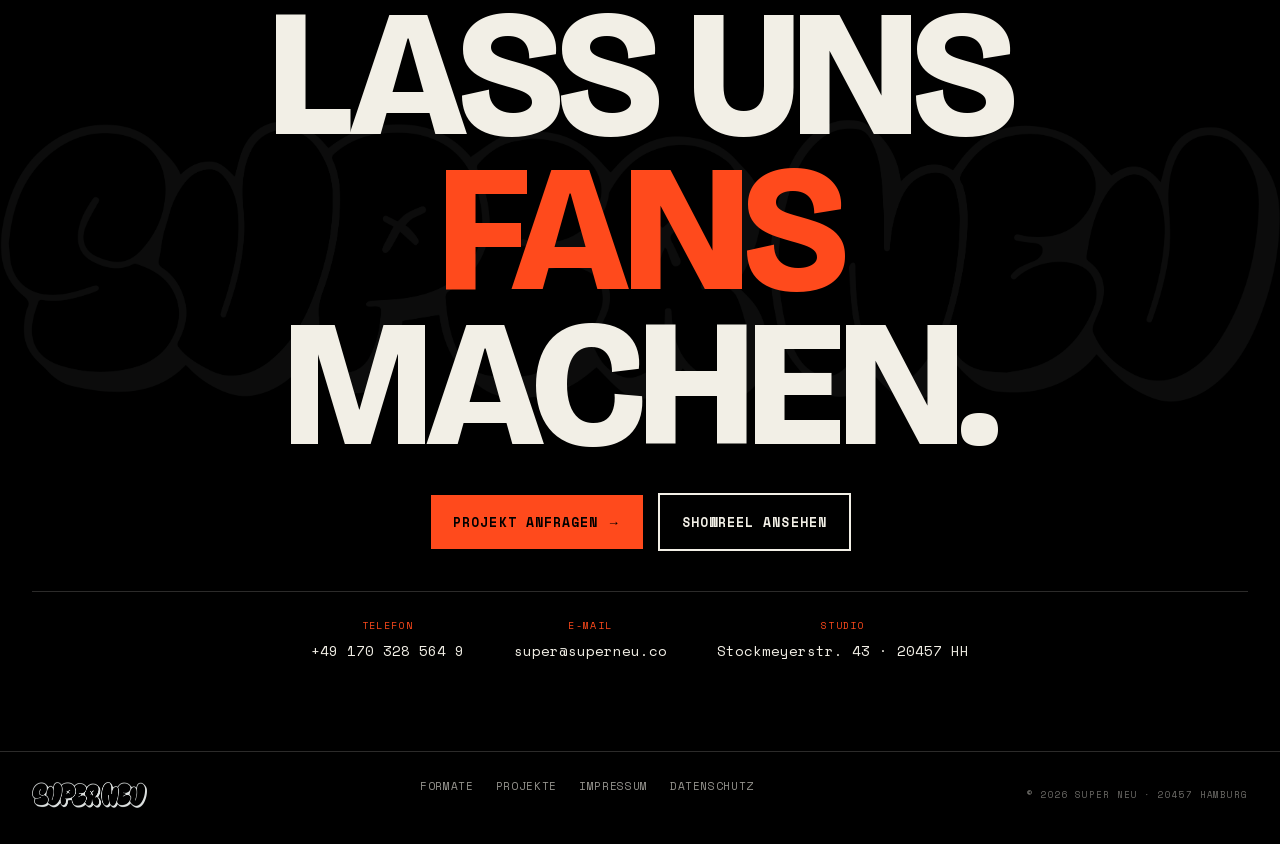
==== commit ed3b342e: "Texte: lange Striche entfernt, Titel/Sharing vereinheitlicht - Titel + OG/Twitter: "SUPER NEU | Werb" ====
--- a/index.html
+++ b/index.html
@@ -3,8 +3,8 @@
 <head>
 <meta charset="UTF-8">
 <meta name="viewport" content="width=device-width, initial-scale=1.0, viewport-fit=cover">
-<title>SUPER NEU · Bureau · Mobile</title>
-<meta name="description" content="SUPER NEU – Bureau de Production für Werbefilm in Hamburg. Strategisch und emotional: Wir machen Kunden zu Fans.">
+<title>SUPER NEU | Werbefilmproduktion aus Hamburg</title>
+<meta name="description" content="Werbefilmproduktion aus Hamburg. Strategisch und emotional: Wir machen Kunden zu Fans.">
 <link rel="canonical" href="https://www.superneu.co/">
 <link rel="icon" type="image/svg+xml" href="favicon.svg">
 <!-- Open Graph -->
@@ -12,21 +12,21 @@
 <meta property="og:site_name" content="SUPER NEU">
 <meta property="og:locale" content="de_DE">
 <meta property="og:url" content="https://www.superneu.co/">
-<meta property="og:title" content="SUPER NEU · Bureau de Production · Werbefilm Hamburg">
-<meta property="og:description" content="SUPER NEU – Bureau de Production für Werbefilm in Hamburg. Strategisch und emotional: Wir machen Kunden zu Fans.">
+<meta property="og:title" content="SUPER NEU | Werbefilmproduktion aus Hamburg">
+<meta property="og:description" content="Werbefilmproduktion aus Hamburg. Strategisch und emotional: Wir machen Kunden zu Fans.">
 <meta property="og:image" content="https://www.superneu.co/assets/henning-henry-01.jpg">
 <meta property="og:image:width" content="6720">
 <meta property="og:image:height" content="4480">
-<meta property="og:image:alt" content="SUPER NEU – Werbefilmproduktion Hamburg">
+<meta property="og:image:alt" content="SUPER NEU Werbefilmproduktion aus Hamburg">
 <!-- Twitter Card -->
 <meta name="twitter:card" content="summary_large_image">
-<meta name="twitter:title" content="SUPER NEU · Bureau de Production · Werbefilm Hamburg">
-<meta name="twitter:description" content="SUPER NEU – Bureau de Production für Werbefilm in Hamburg. Strategisch und emotional: Wir machen Kunden zu Fans.">
+<meta name="twitter:title" content="SUPER NEU | Werbefilmproduktion aus Hamburg">
+<meta name="twitter:description" content="Werbefilmproduktion aus Hamburg. Strategisch und emotional: Wir machen Kunden zu Fans.">
 <meta name="twitter:image" content="https://www.superneu.co/assets/henning-henry-01.jpg">
 <link rel="stylesheet" href="fonts.css">
 <style>
 /* =========================================================
-   MOBILE FIRST — base styles target ~390px phone.
+   MOBILE FIRST - base styles target ~390px phone.
    min-width media queries scale UP to tablet / desktop.
    ========================================================= */
 :root{
@@ -44,7 +44,7 @@
 .mono{font-family:'Space Mono',monospace}
 .tt{font-family:'Space Mono',monospace;font-size:10px;letter-spacing:.16em;text-transform:uppercase}
 
-/* shots — natural footage, only a whisper of grade + bottom scrim for labels */
+/* shots - natural footage, only a whisper of grade + bottom scrim for labels */
 .shot{position:relative;overflow:hidden;background:#111;isolation:isolate}
 .shot img{width:100%;height:100%;object-fit:cover;filter:contrast(1.03) saturate(1.02)}
 .shot::after{content:"";position:absolute;inset:0;background:linear-gradient(to top,rgba(0,0,0,.34),transparent 44%);pointer-events:none;z-index:1}
@@ -294,7 +294,6 @@
   </div>
   <div class="wrap">
     <div class="hero-top">
-      <span>Bureau de Production — Film</span>
       <span>Est. ’24</span>
       <span>20457 Hamburg, DE</span>
     </div>
@@ -320,7 +319,7 @@
 <section class="manifesto">
   <div class="stamps" id="stamps"></div>
   <div class="wrap">
-    <h2 class="rv">Wir zeigen nicht nur, <em>was</em> Marken tun — sondern <em>wofür</em> sie stehen.</h2>
+    <h2 class="rv">Wir zeigen nicht nur, <em>was</em> Marken tun, sondern <em>wofür</em> sie stehen.</h2>
     <div class="meta">
       <div class="rv"><h5>Bureau</h5><p>Werbefilmproduktion<br>Hamburg, Deutschland</p></div>
       <div class="rv"><h5>Adresse</h5><p>Stockmeyerstraße 43<br>Halle 4A · 20457</p></div>
@@ -334,10 +333,10 @@
   <div class="wrap">
     <div class="sec-top">
       <div class="rv">
-        <span class="eyebrow">Signature Formate — 03</span>
+        <span class="eyebrow">Signature Formate · 03</span>
         <h2 class="sechead">Drei<br>Formate.</h2>
       </div>
-      <p class="rv">Jedes Format löst eine konkrete Aufgabe — von der Markenvision bis zur offenen Stelle.</p>
+      <p class="rv">Jedes Format löst eine konkrete Aufgabe, von der Markenvision bis zur offenen Stelle.</p>
     </div>
 
     <div class="fitem rv">
@@ -375,7 +374,7 @@
     <div class="feat2">
       <article class="feat vid rv" data-yt="6v0Mm45fCpM">
         <div class="fimg shot blue"><img src="assets/thumbs/6v0Mm45fCpM.jpg" alt="Super Brand Film"><span class="play"></span></div>
-        <div class="ft"><h3>Super Brand Film</h3><p>Deine Marke erzählt ihre Geschichte — so authentisch, dass sie niemand mehr vergisst.</p><span class="tg">P.01 / Brand</span></div>
+        <div class="ft"><h3>Super Brand Film</h3><p>Deine Marke erzählt ihre Geschichte, so authentisch, dass sie niemand mehr vergisst.</p><span class="tg">P.01 / Brand</span></div>
       </article>
       <article class="feat vid rv" data-yt="r2kKJc6xLnk">
         <div class="fimg shot orange"><img src="assets/thumbs/r2kKJc6xLnk.jpg" alt="Super HR Film"><span class="play"></span></div>
@@ -405,9 +404,9 @@
   <div class="wrap">
     <div class="grid">
       <div>
-        <span class="eyebrow rv">Das Studio — Hamburg</span>
+        <span class="eyebrow rv">Das Studio · Hamburg</span>
         <blockquote class="rv">Die besten Filme verkaufen nicht. Sie machen Menschen zu <em>Fans.</em></blockquote>
-        <p class="body rv">SUPER NEU ist eine Werbefilmproduktion aus Hamburg, gegründet von Henning Schulze und Henry Bigalke. Wir denken strategisch und erzählen emotional — nah an der Marke, nah an den Menschen.</p>
+        <p class="body rv">SUPER NEU ist eine Werbefilmproduktion aus Hamburg, gegründet von Henning Schulze und Henry Bigalke. Wir denken strategisch und erzählen emotional, nah an der Marke, nah an den Menschen.</p>
         <div class="crew rv">
           <div class="c"><span class="mav">HS</span><div><b>Henning Schulze</b><span>Gründer · Regie</span></div></div>
           <div class="c"><span class="mav">HB</span><div><b>Henry Bigalke</b><span>Gründer · Produktion</span></div></div>
